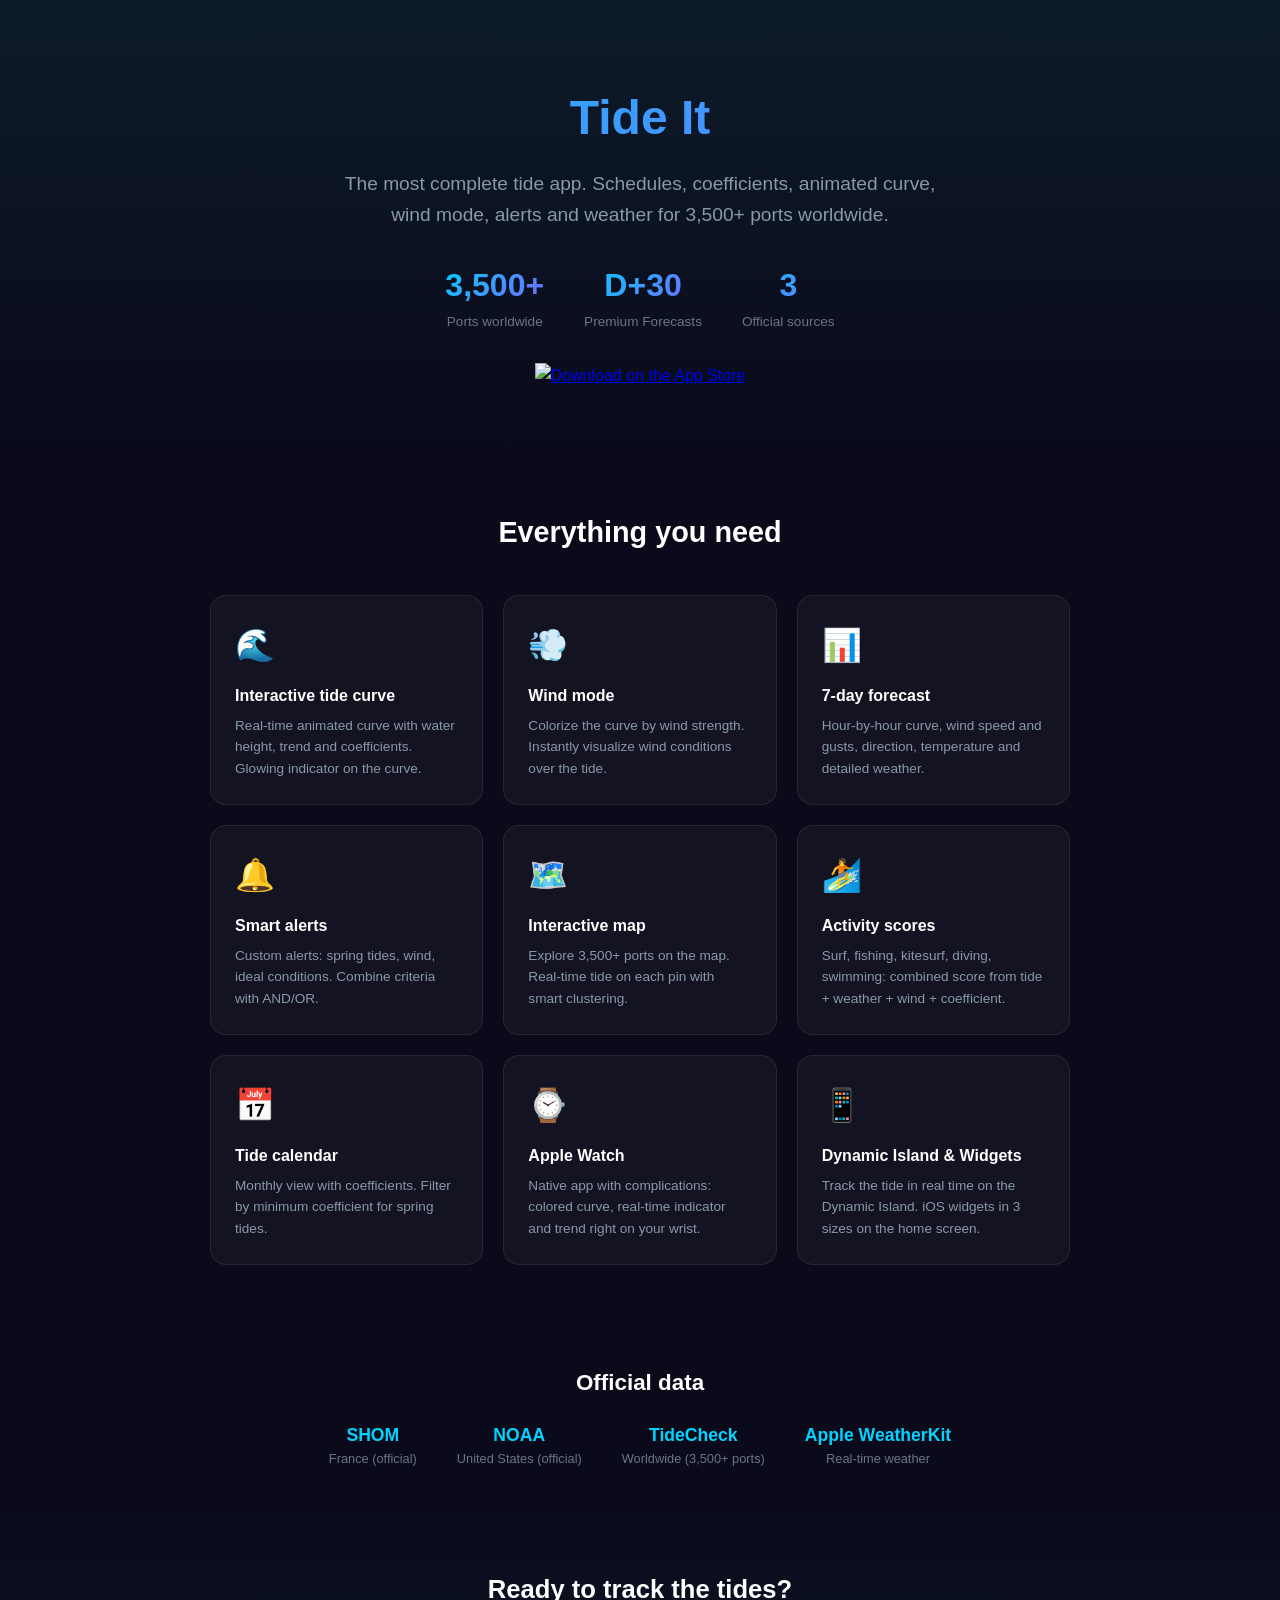
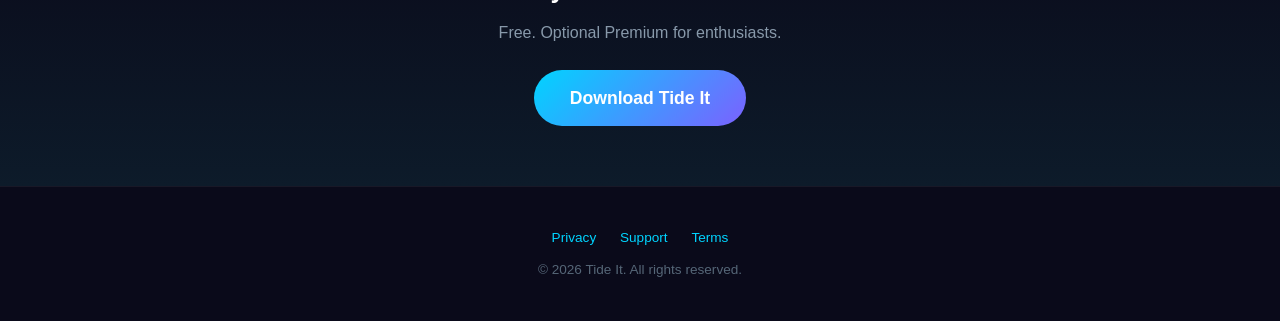
==== docs/en/index.html @ 9a9d3961 "Add EN landing page, sitemap, robots.txt and hreflang tags for international SEO Co-Authored-By: Cla" ====
<!DOCTYPE html>
<html lang="en">
<head>
    <meta charset="UTF-8">
    <meta name="viewport" content="width=device-width, initial-scale=1.0">
    <title>Tide It — Real-Time Global Tide App | 3,500+ Ports</title>
    <meta name="description" content="Tide It: the most complete iOS tide app. Schedules, coefficients, animated curve, wind mode, alerts, Apple Watch and Dynamic Island for 3,500+ ports worldwide. SHOM, NOAA, TideCheck.">
    <meta name="keywords" content="tide, tides, tide times, tide coefficient, surf, fishing, SHOM, NOAA, port, marine weather, Apple Watch, iOS, tide app, tide table, tide chart, boating, sailing, kayak, kitesurf, diving">
    <meta name="author" content="Tide It">
    <meta name="robots" content="index, follow">
    <link rel="canonical" href="https://smaublanc.github.io/tide-it/en/">

    <!-- Hreflang -->
    <link rel="alternate" hreflang="fr" href="https://smaublanc.github.io/tide-it/">
    <link rel="alternate" hreflang="en" href="https://smaublanc.github.io/tide-it/en/">

    <!-- Open Graph / Facebook -->
    <meta property="og:type" content="website">
    <meta property="og:title" content="Tide It — Real-Time Global Tides">
    <meta property="og:description" content="The most complete iOS tide app. 3,500+ ports, animated curve, wind mode, smart alerts, Apple Watch and Dynamic Island.">
    <meta property="og:url" content="https://smaublanc.github.io/tide-it/en/">
    <meta property="og:site_name" content="Tide It">
    <meta property="og:locale" content="en_US">

    <!-- Twitter Card -->
    <meta name="twitter:card" content="summary_large_image">
    <meta name="twitter:title" content="Tide It — Real-Time Global Tides">
    <meta name="twitter:description" content="3,500+ ports, animated curve, wind mode, alerts, Apple Watch, Dynamic Island. Data from SHOM, NOAA and TideCheck.">

    <!-- Apple Smart Banner -->
    <meta name="apple-itunes-app" content="app-id=6743555259">

    <!-- Structured Data -->
    <script type="application/ld+json">
    {
        "@context": "https://schema.org",
        "@type": "MobileApplication",
        "name": "Tide It",
        "operatingSystem": "iOS",
        "applicationCategory": "WeatherApplication",
        "offers": [
            {
                "@type": "Offer",
                "price": "0",
                "priceCurrency": "USD",
                "description": "Free with in-app purchases"
            }
        ],
        "description": "Real-time global tide app for 3,500+ ports. Schedules, coefficients, animated curve, wind mode, alerts, Apple Watch and Dynamic Island.",
        "screenshot": "https://smaublanc.github.io/tide-it/screenshot.png",
        "softwareVersion": "3.0",
        "author": {
            "@type": "Person",
            "name": "Sebastien Maublanc"
        },
        "aggregateRating": {
            "@type": "AggregateRating",
            "ratingValue": "5",
            "ratingCount": "1"
        }
    }
    </script>

    <style>
        * { margin: 0; padding: 0; box-sizing: border-box; }
        body {
            font-family: -apple-system, BlinkMacSystemFont, 'SF Pro Display', 'Helvetica Neue', sans-serif;
            background: #0a0a1a;
            color: #e0e0e0;
            line-height: 1.6;
        }
        .hero {
            text-align: center;
            padding: 80px 20px 60px;
            background: linear-gradient(180deg, #0d1b2a 0%, #0a0a1a 100%);
        }
        .hero h1 {
            font-size: 3rem;
            font-weight: 800;
            background: linear-gradient(135deg, #00d4ff, #7b61ff);
            -webkit-background-clip: text;
            -webkit-text-fill-color: transparent;
            margin-bottom: 12px;
        }
        .hero p {
            font-size: 1.2rem;
            color: #8899aa;
            max-width: 600px;
            margin: 0 auto 30px;
        }
        .hero .stats {
            display: flex;
            justify-content: center;
            gap: 40px;
            margin: 30px 0;
            flex-wrap: wrap;
        }
        .hero .stat {
            text-align: center;
        }
        .hero .stat-number {
            font-size: 2rem;
            font-weight: 800;
            background: linear-gradient(135deg, #00d4ff, #7b61ff);
            -webkit-background-clip: text;
            -webkit-text-fill-color: transparent;
        }
        .hero .stat-label {
            font-size: 0.85rem;
            color: #667788;
        }
        .badge-container {
            margin-top: 20px;
        }
        .badge-container a {
            display: inline-block;
        }
        .badge-container img {
            height: 50px;
        }
        .features {
            max-width: 900px;
            margin: 0 auto;
            padding: 60px 20px;
        }
        .features h2 {
            text-align: center;
            font-size: 1.8rem;
            font-weight: 700;
            color: #fff;
            margin-bottom: 40px;
        }
        .feature-grid {
            display: grid;
            grid-template-columns: repeat(auto-fit, minmax(250px, 1fr));
            gap: 20px;
        }
        .feature-card {
            background: rgba(255,255,255,0.04);
            border: 1px solid rgba(255,255,255,0.08);
            border-radius: 16px;
            padding: 24px;
            transition: transform 0.2s, border-color 0.2s;
        }
        .feature-card:hover {
            transform: translateY(-2px);
            border-color: rgba(0,212,255,0.2);
        }
        .feature-card .icon { font-size: 2rem; margin-bottom: 12px; }
        .feature-card h3 { color: #fff; font-size: 1rem; margin-bottom: 6px; }
        .feature-card p { color: #8899aa; font-size: 0.85rem; }

        .data-sources {
            max-width: 900px;
            margin: 0 auto;
            padding: 40px 20px;
            text-align: center;
        }
        .data-sources h2 {
            font-size: 1.4rem;
            color: #fff;
            margin-bottom: 20px;
        }
        .sources-grid {
            display: flex;
            justify-content: center;
            gap: 40px;
            flex-wrap: wrap;
        }
        .source {
            text-align: center;
        }
        .source-name {
            font-size: 1.1rem;
            font-weight: 700;
            color: #00d4ff;
        }
        .source-desc {
            font-size: 0.8rem;
            color: #667788;
        }

        .cta {
            text-align: center;
            padding: 60px 20px;
            background: linear-gradient(180deg, #0a0a1a 0%, #0d1b2a 100%);
        }
        .cta h2 {
            font-size: 1.6rem;
            color: #fff;
            margin-bottom: 10px;
        }
        .cta p {
            color: #8899aa;
            margin-bottom: 24px;
        }
        .cta a.download-btn {
            display: inline-block;
            padding: 14px 36px;
            background: linear-gradient(135deg, #00d4ff, #7b61ff);
            color: #fff;
            font-weight: 700;
            font-size: 1.1rem;
            border-radius: 30px;
            text-decoration: none;
            transition: opacity 0.2s;
        }
        .cta a.download-btn:hover {
            opacity: 0.9;
        }

        .footer {
            text-align: center;
            padding: 40px 20px;
            border-top: 1px solid rgba(255,255,255,0.06);
            color: #556677;
            font-size: 0.85rem;
        }
        .footer a { color: #00d4ff; text-decoration: none; }
        .footer a:hover { text-decoration: underline; }
        .footer .links { margin-bottom: 10px; }
        .footer .links a { margin: 0 10px; }
    </style>
</head>
<body>
    <header class="hero">
        <h1>Tide It</h1>
        <p>The most complete tide app. Schedules, coefficients, animated curve, wind mode, alerts and weather for 3,500+ ports worldwide.</p>

        <div class="stats">
            <div class="stat">
                <div class="stat-number">3,500+</div>
                <div class="stat-label">Ports worldwide</div>
            </div>
            <div class="stat">
                <div class="stat-number">D+30</div>
                <div class="stat-label">Premium Forecasts</div>
            </div>
            <div class="stat">
                <div class="stat-number">3</div>
                <div class="stat-label">Official sources</div>
            </div>
        </div>

        <div class="badge-container">
            <a href="https://apps.apple.com/app/tide-it/id6743555259">
                <img src="https://tools.applemediaservices.com/api/badges/download-on-the-app-store/black/en-us?size=250x83" alt="Download on the App Store">
            </a>
        </div>
    </header>

    <section class="features">
        <h2>Everything you need</h2>
        <div class="feature-grid">
            <div class="feature-card">
                <div class="icon">🌊</div>
                <h3>Interactive tide curve</h3>
                <p>Real-time animated curve with water height, trend and coefficients. Glowing indicator on the curve.</p>
            </div>
            <div class="feature-card">
                <div class="icon">💨</div>
                <h3>Wind mode</h3>
                <p>Colorize the curve by wind strength. Instantly visualize wind conditions over the tide.</p>
            </div>
            <div class="feature-card">
                <div class="icon">📊</div>
                <h3>7-day forecast</h3>
                <p>Hour-by-hour curve, wind speed and gusts, direction, temperature and detailed weather.</p>
            </div>
            <div class="feature-card">
                <div class="icon">🔔</div>
                <h3>Smart alerts</h3>
                <p>Custom alerts: spring tides, wind, ideal conditions. Combine criteria with AND/OR.</p>
            </div>
            <div class="feature-card">
                <div class="icon">🗺️</div>
                <h3>Interactive map</h3>
                <p>Explore 3,500+ ports on the map. Real-time tide on each pin with smart clustering.</p>
            </div>
            <div class="feature-card">
                <div class="icon">🏄</div>
                <h3>Activity scores</h3>
                <p>Surf, fishing, kitesurf, diving, swimming: combined score from tide + weather + wind + coefficient.</p>
            </div>
            <div class="feature-card">
                <div class="icon">📅</div>
                <h3>Tide calendar</h3>
                <p>Monthly view with coefficients. Filter by minimum coefficient for spring tides.</p>
            </div>
            <div class="feature-card">
                <div class="icon">⌚</div>
                <h3>Apple Watch</h3>
                <p>Native app with complications: colored curve, real-time indicator and trend right on your wrist.</p>
            </div>
            <div class="feature-card">
                <div class="icon">📱</div>
                <h3>Dynamic Island & Widgets</h3>
                <p>Track the tide in real time on the Dynamic Island. iOS widgets in 3 sizes on the home screen.</p>
            </div>
        </div>
    </section>

    <section class="data-sources">
        <h2>Official data</h2>
        <div class="sources-grid">
            <div class="source">
                <div class="source-name">SHOM</div>
                <div class="source-desc">France (official)</div>
            </div>
            <div class="source">
                <div class="source-name">NOAA</div>
                <div class="source-desc">United States (official)</div>
            </div>
            <div class="source">
                <div class="source-name">TideCheck</div>
                <div class="source-desc">Worldwide (3,500+ ports)</div>
            </div>
            <div class="source">
                <div class="source-name">Apple WeatherKit</div>
                <div class="source-desc">Real-time weather</div>
            </div>
        </div>
    </section>

    <section class="cta">
        <h2>Ready to track the tides?</h2>
        <p>Free. Optional Premium for enthusiasts.</p>
        <a href="https://apps.apple.com/app/tide-it/id6743555259" class="download-btn">Download Tide It</a>
    </section>

    <footer class="footer">
        <div class="links">
            <a href="../privacy.html">Privacy</a>
            <a href="../support.html">Support</a>
            <a href="../terms.html">Terms</a>
        </div>
        <p>&copy; 2026 Tide It. All rights reserved.</p>
    </footer>
</body>
</html>
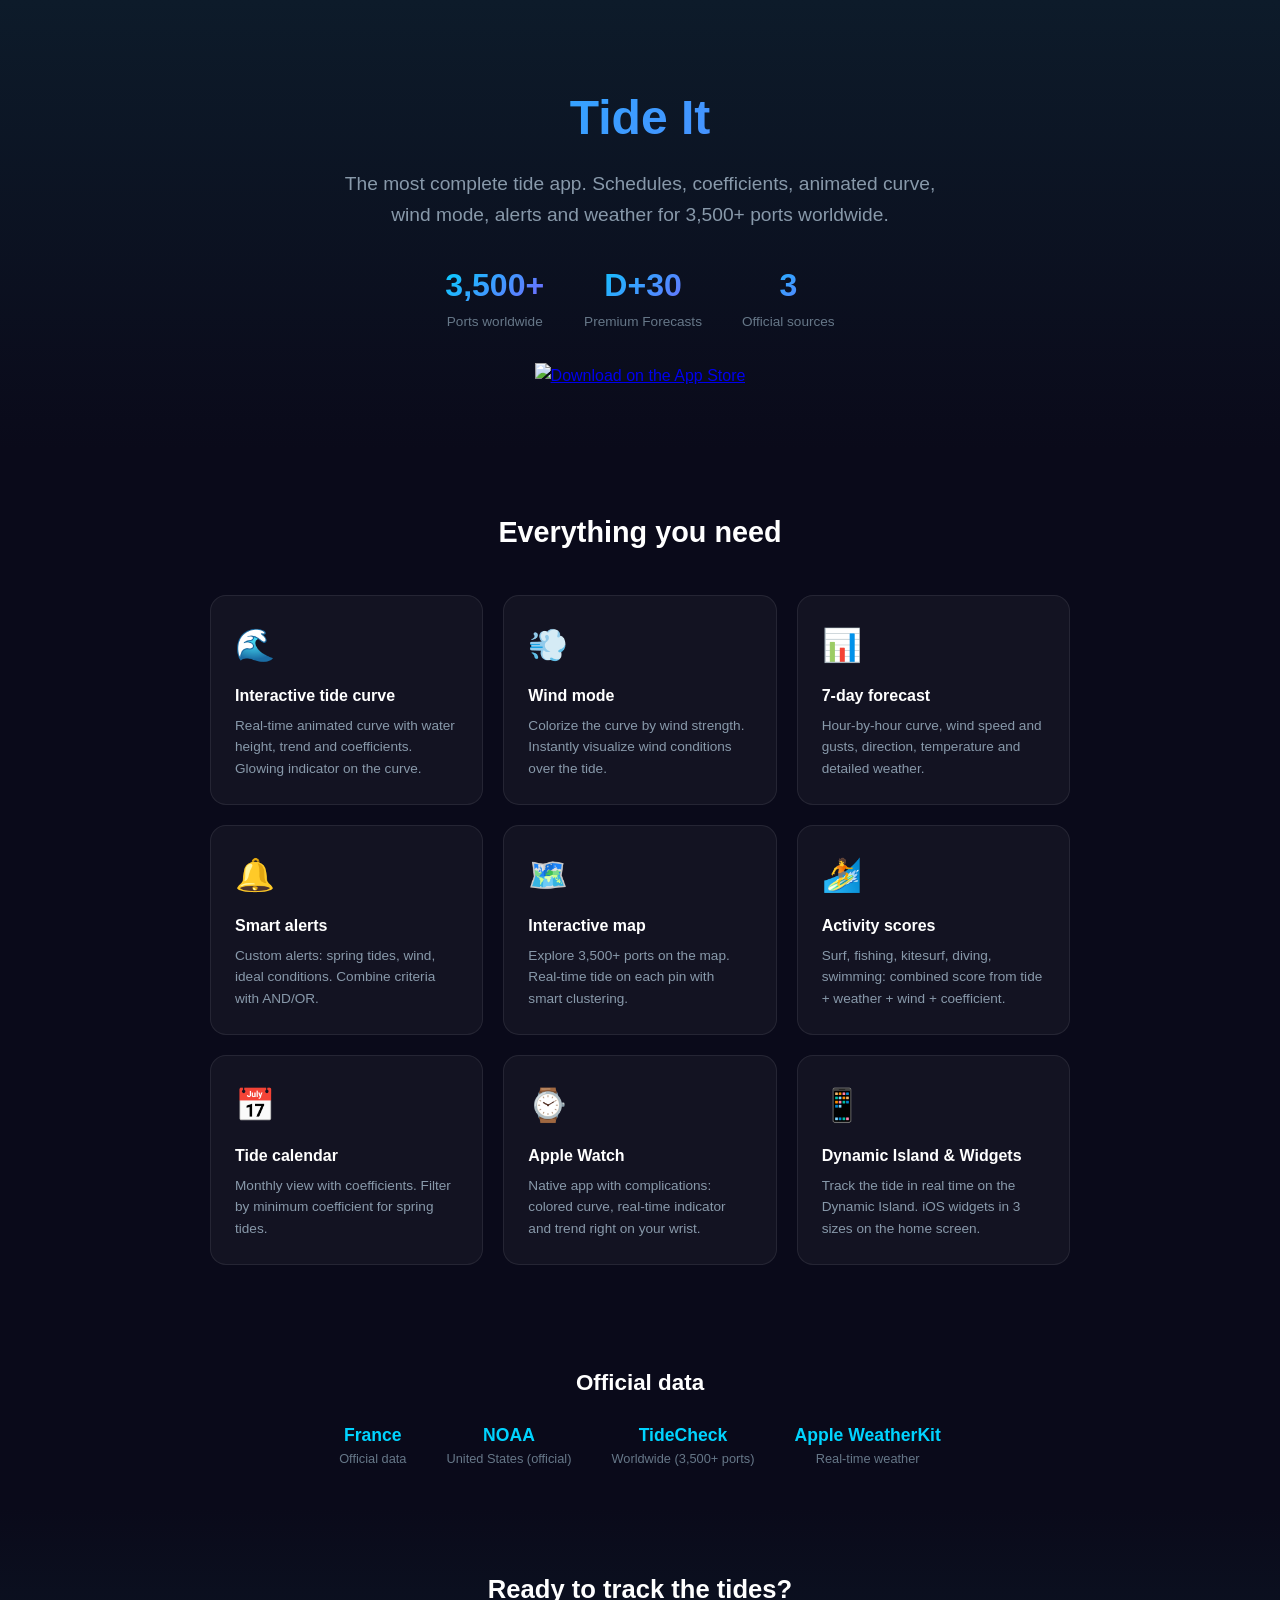
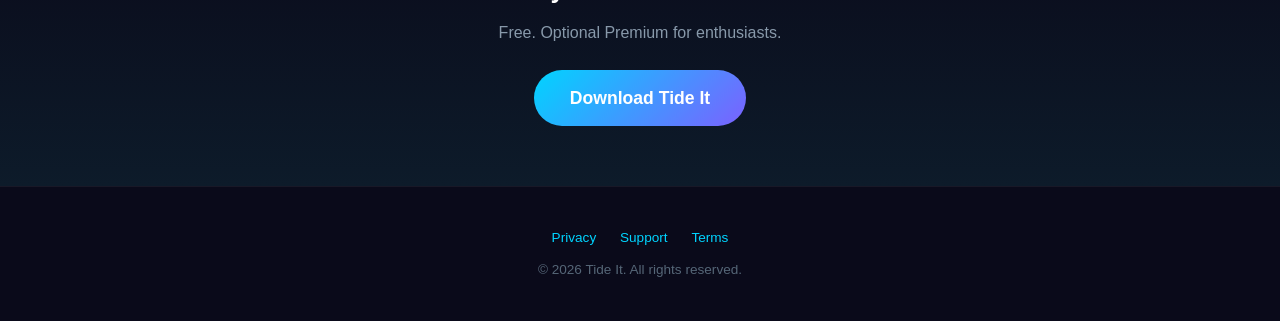
==== commit 00d214bf: "Remove SHOM brand mentions from public website - docs/index.html (FR + EN): meta description, keywor" ====
--- a/docs/en/index.html
+++ b/docs/en/index.html
@@ -4,8 +4,8 @@
     <meta charset="UTF-8">
     <meta name="viewport" content="width=device-width, initial-scale=1.0">
     <title>Tide It — Real-Time Global Tide App | 3,500+ Ports</title>
-    <meta name="description" content="Tide It: the most complete iOS tide app. Schedules, coefficients, animated curve, wind mode, alerts, Apple Watch and Dynamic Island for 3,500+ ports worldwide. SHOM, NOAA, TideCheck.">
-    <meta name="keywords" content="tide, tides, tide times, tide coefficient, surf, fishing, SHOM, NOAA, port, marine weather, Apple Watch, iOS, tide app, tide table, tide chart, boating, sailing, kayak, kitesurf, diving">
+    <meta name="description" content="Tide It: the most complete iOS tide app. Schedules, coefficients, animated curve, wind mode, alerts, Apple Watch and Dynamic Island for 3,500+ ports worldwide.">
+    <meta name="keywords" content="tide, tides, tide times, tide coefficient, surf, fishing, port, marine weather, Apple Watch, iOS, tide app, tide table, tide chart, boating, sailing, kayak, kitesurf, diving">
     <meta name="author" content="Tide It">
     <meta name="robots" content="index, follow">
     <link rel="canonical" href="https://smaublanc.github.io/tide-it/en/">
@@ -25,7 +25,7 @@
     <!-- Twitter Card -->
     <meta name="twitter:card" content="summary_large_image">
     <meta name="twitter:title" content="Tide It — Real-Time Global Tides">
-    <meta name="twitter:description" content="3,500+ ports, animated curve, wind mode, alerts, Apple Watch, Dynamic Island. Data from SHOM, NOAA and TideCheck.">
+    <meta name="twitter:description" content="3,500+ ports, animated curve, wind mode, alerts, Apple Watch, Dynamic Island.">
 
     <!-- Apple Smart Banner -->
     <meta name="apple-itunes-app" content="app-id=6743555259">
@@ -304,8 +304,8 @@
         <h2>Official data</h2>
         <div class="sources-grid">
             <div class="source">
-                <div class="source-name">SHOM</div>
-                <div class="source-desc">France (official)</div>
+                <div class="source-name">France</div>
+                <div class="source-desc">Official data</div>
             </div>
             <div class="source">
                 <div class="source-name">NOAA</div>
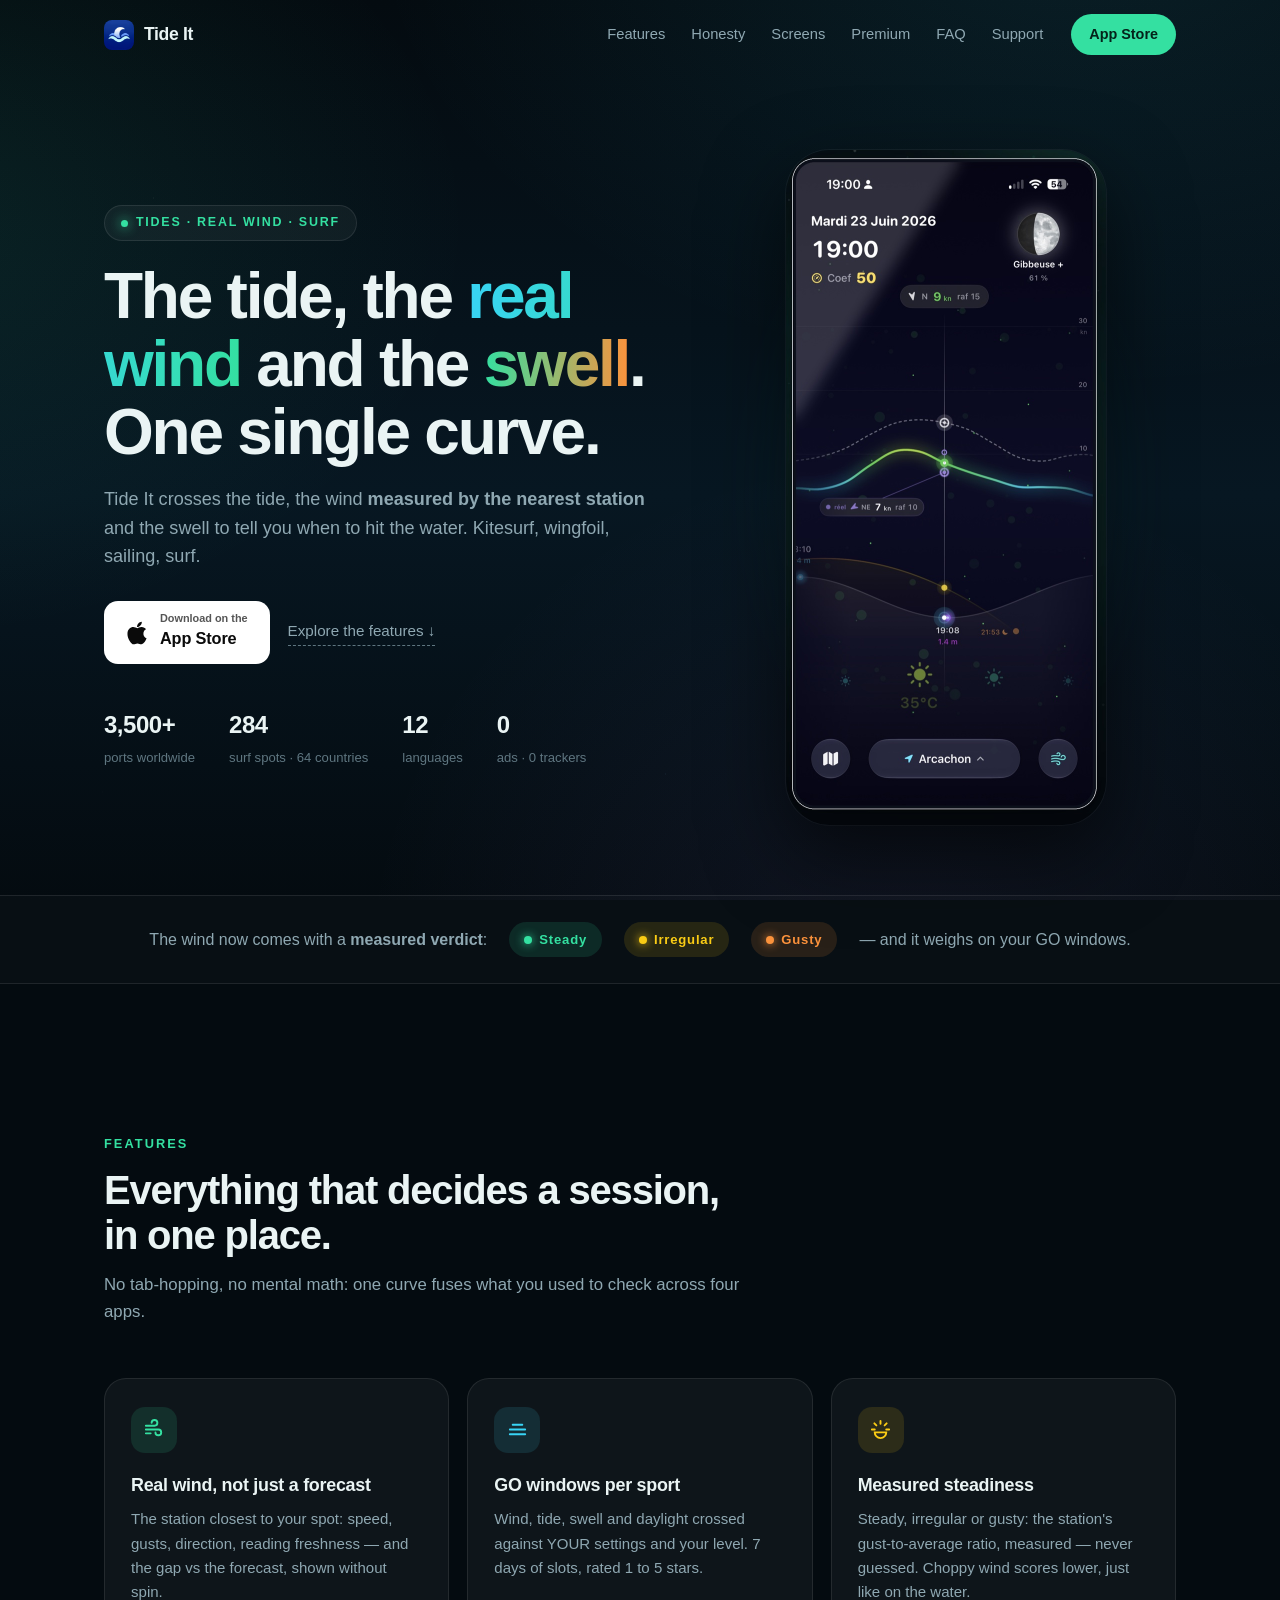
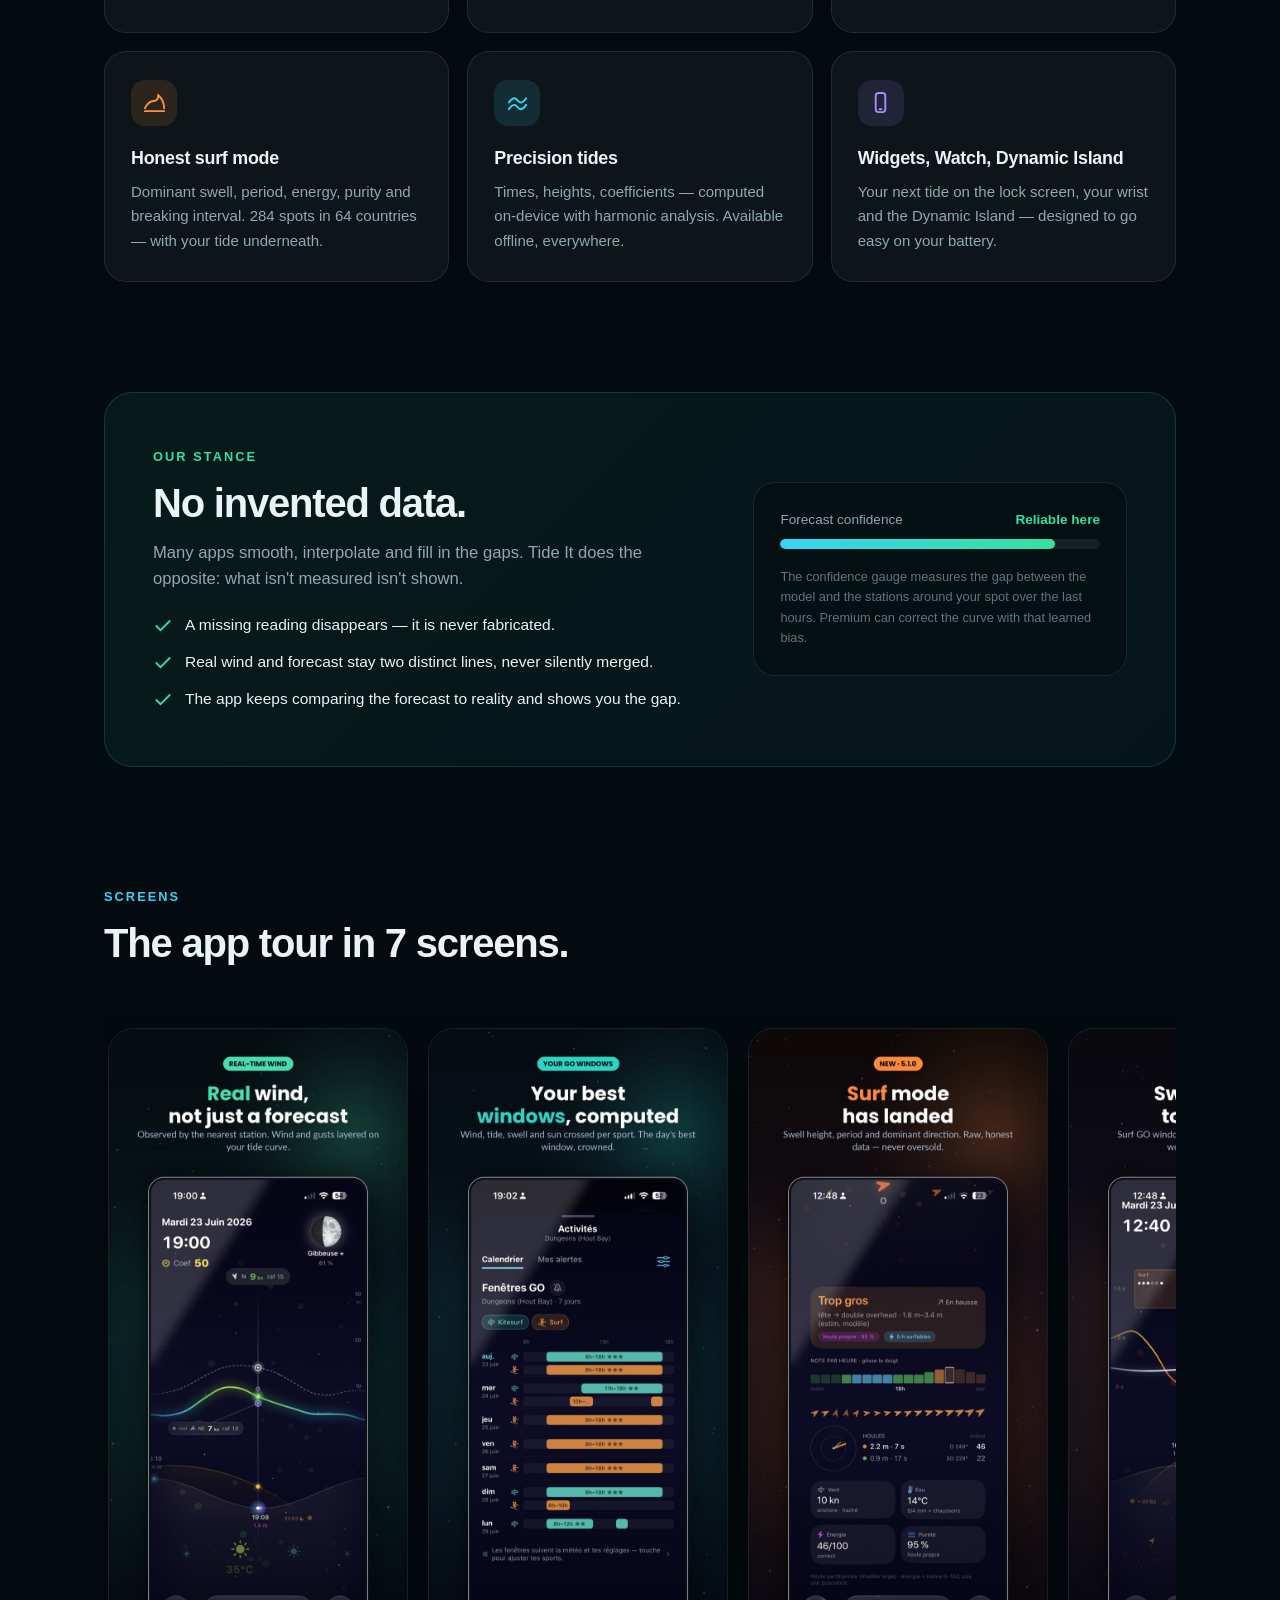
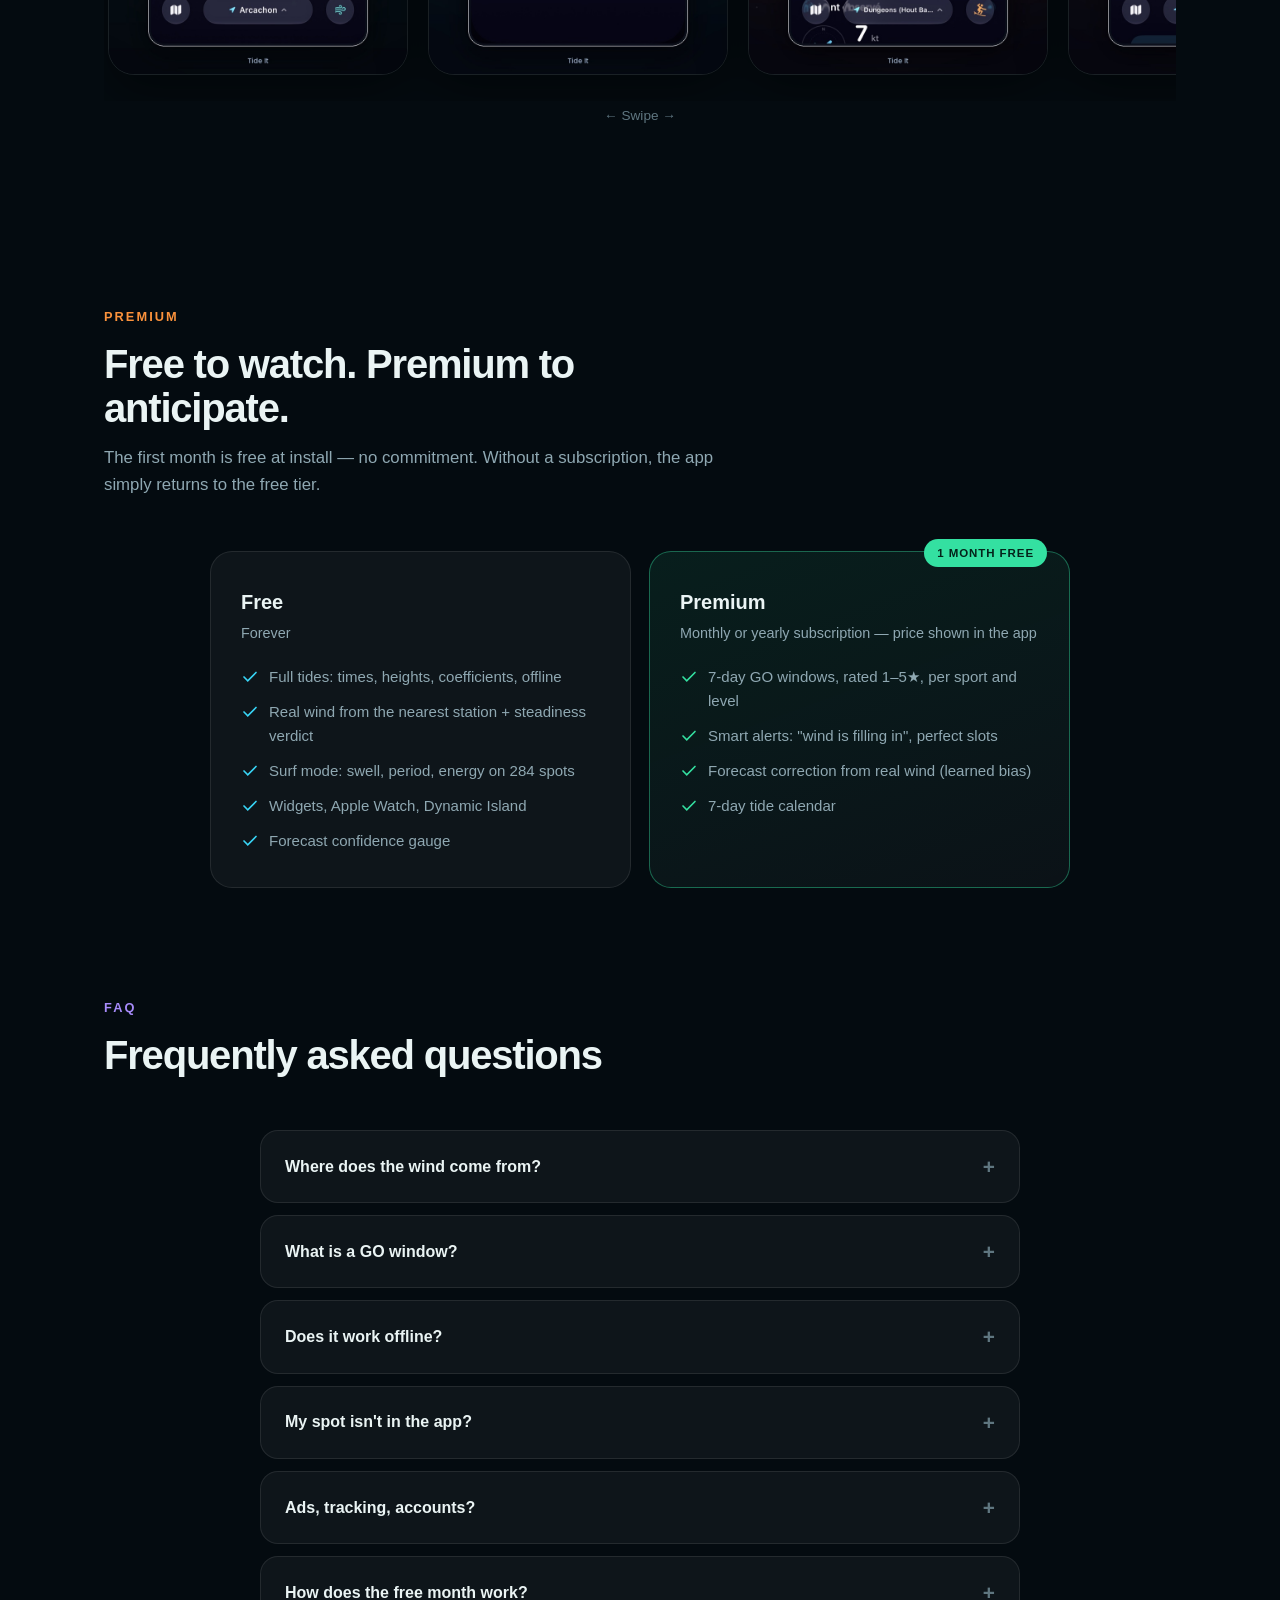
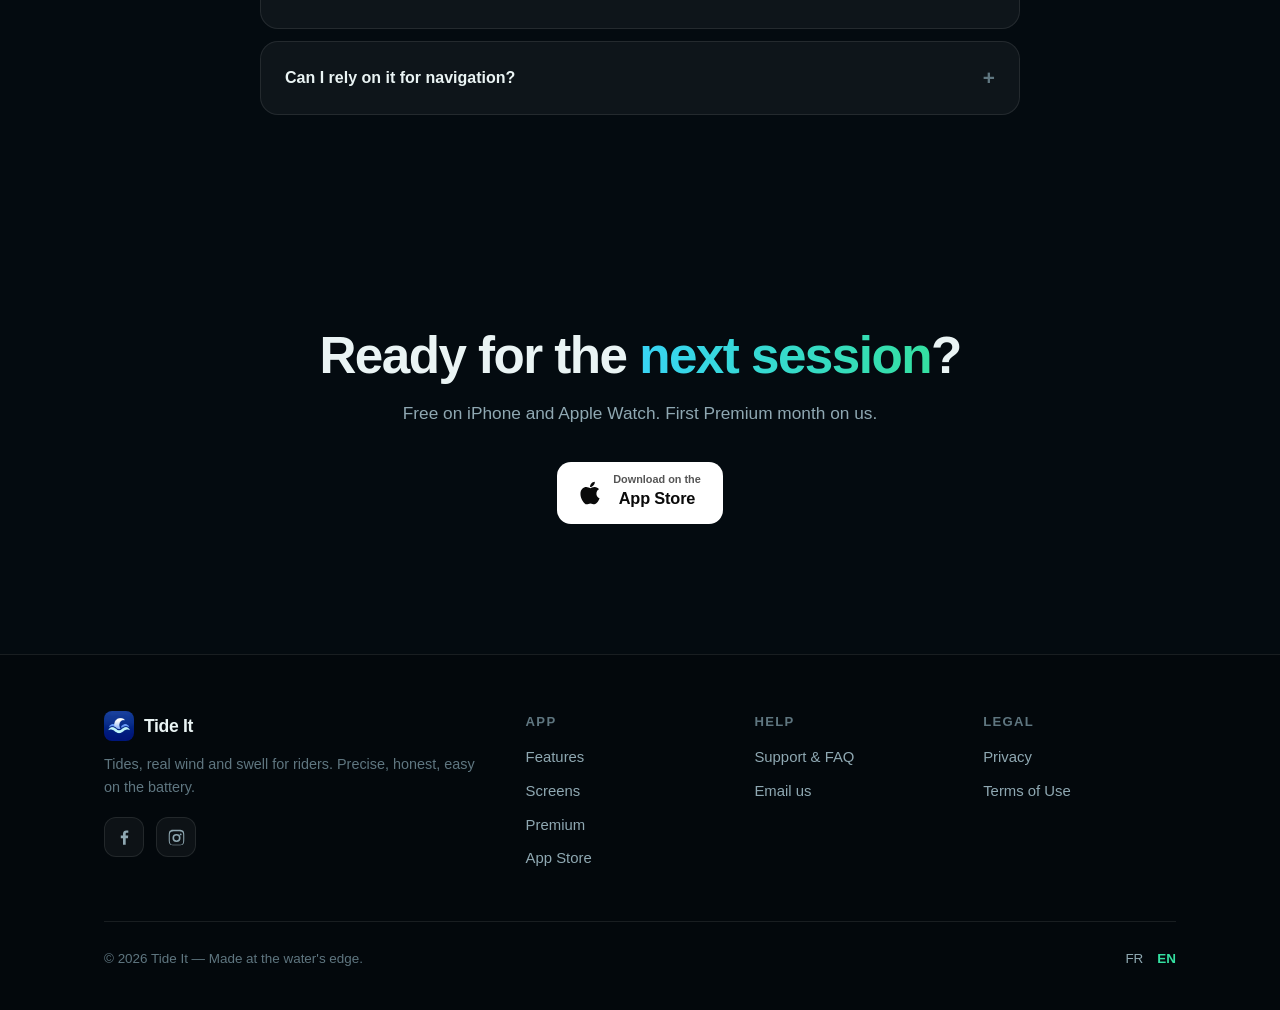
==== commit dfb9675e: "Site web refondu (accueil agence + SEO max, 8 pages FR/EN) + réseaux sociaux dans l'app SITE (docs/," ====
--- a/docs/en/index.html
+++ b/docs/en/index.html
@@ -1,340 +1,368 @@
 <!DOCTYPE html>
 <html lang="en">
 <head>
-    <meta charset="UTF-8">
-    <meta name="viewport" content="width=device-width, initial-scale=1.0">
-    <title>Tide It — Real-Time Global Tide App | 3,500+ Ports</title>
-    <meta name="description" content="Tide It: the most complete iOS tide app. Schedules, coefficients, animated curve, wind mode, alerts, Apple Watch and Dynamic Island for 3,500+ ports worldwide.">
-    <meta name="keywords" content="tide, tides, tide times, tide coefficient, surf, fishing, port, marine weather, Apple Watch, iOS, tide app, tide table, tide chart, boating, sailing, kayak, kitesurf, diving">
-    <meta name="author" content="Tide It">
-    <meta name="robots" content="index, follow">
-    <link rel="canonical" href="https://smaublanc.github.io/tide-it/en/">
-
-    <!-- Hreflang -->
-    <link rel="alternate" hreflang="fr" href="https://smaublanc.github.io/tide-it/">
-    <link rel="alternate" hreflang="en" href="https://smaublanc.github.io/tide-it/en/">
-
-    <!-- Open Graph / Facebook -->
-    <meta property="og:type" content="website">
-    <meta property="og:title" content="Tide It — Real-Time Global Tides">
-    <meta property="og:description" content="The most complete iOS tide app. 3,500+ ports, animated curve, wind mode, smart alerts, Apple Watch and Dynamic Island.">
-    <meta property="og:url" content="https://smaublanc.github.io/tide-it/en/">
-    <meta property="og:site_name" content="Tide It">
-    <meta property="og:locale" content="en_US">
-
-    <!-- Twitter Card -->
-    <meta name="twitter:card" content="summary_large_image">
-    <meta name="twitter:title" content="Tide It — Real-Time Global Tides">
-    <meta name="twitter:description" content="3,500+ ports, animated curve, wind mode, alerts, Apple Watch, Dynamic Island.">
-
-    <!-- Apple Smart Banner -->
-    <meta name="apple-itunes-app" content="app-id=6743555259">
-
-    <!-- Structured Data -->
-    <script type="application/ld+json">
-    {
-        "@context": "https://schema.org",
-        "@type": "MobileApplication",
-        "name": "Tide It",
-        "operatingSystem": "iOS",
-        "applicationCategory": "WeatherApplication",
-        "offers": [
-            {
-                "@type": "Offer",
-                "price": "0",
-                "priceCurrency": "USD",
-                "description": "Free with in-app purchases"
-            }
-        ],
-        "description": "Real-time global tide app for 3,500+ ports. Schedules, coefficients, animated curve, wind mode, alerts, Apple Watch and Dynamic Island.",
-        "screenshot": "https://smaublanc.github.io/tide-it/screenshot.png",
-        "softwareVersion": "3.0",
-        "author": {
-            "@type": "Person",
-            "name": "Sebastien Maublanc"
-        },
-        "aggregateRating": {
-            "@type": "AggregateRating",
-            "ratingValue": "5",
-            "ratingCount": "1"
-        }
-    }
-    </script>
-
-    <style>
-        * { margin: 0; padding: 0; box-sizing: border-box; }
-        body {
-            font-family: -apple-system, BlinkMacSystemFont, 'SF Pro Display', 'Helvetica Neue', sans-serif;
-            background: #0a0a1a;
-            color: #e0e0e0;
-            line-height: 1.6;
-        }
-        .hero {
-            text-align: center;
-            padding: 80px 20px 60px;
-            background: linear-gradient(180deg, #0d1b2a 0%, #0a0a1a 100%);
-        }
-        .hero h1 {
-            font-size: 3rem;
-            font-weight: 800;
-            background: linear-gradient(135deg, #00d4ff, #7b61ff);
-            -webkit-background-clip: text;
-            -webkit-text-fill-color: transparent;
-            margin-bottom: 12px;
-        }
-        .hero p {
-            font-size: 1.2rem;
-            color: #8899aa;
-            max-width: 600px;
-            margin: 0 auto 30px;
-        }
-        .hero .stats {
-            display: flex;
-            justify-content: center;
-            gap: 40px;
-            margin: 30px 0;
-            flex-wrap: wrap;
-        }
-        .hero .stat {
-            text-align: center;
-        }
-        .hero .stat-number {
-            font-size: 2rem;
-            font-weight: 800;
-            background: linear-gradient(135deg, #00d4ff, #7b61ff);
-            -webkit-background-clip: text;
-            -webkit-text-fill-color: transparent;
-        }
-        .hero .stat-label {
-            font-size: 0.85rem;
-            color: #667788;
-        }
-        .badge-container {
-            margin-top: 20px;
-        }
-        .badge-container a {
-            display: inline-block;
-        }
-        .badge-container img {
-            height: 50px;
-        }
-        .features {
-            max-width: 900px;
-            margin: 0 auto;
-            padding: 60px 20px;
-        }
-        .features h2 {
-            text-align: center;
-            font-size: 1.8rem;
-            font-weight: 700;
-            color: #fff;
-            margin-bottom: 40px;
-        }
-        .feature-grid {
-            display: grid;
-            grid-template-columns: repeat(auto-fit, minmax(250px, 1fr));
-            gap: 20px;
-        }
-        .feature-card {
-            background: rgba(255,255,255,0.04);
-            border: 1px solid rgba(255,255,255,0.08);
-            border-radius: 16px;
-            padding: 24px;
-            transition: transform 0.2s, border-color 0.2s;
-        }
-        .feature-card:hover {
-            transform: translateY(-2px);
-            border-color: rgba(0,212,255,0.2);
-        }
-        .feature-card .icon { font-size: 2rem; margin-bottom: 12px; }
-        .feature-card h3 { color: #fff; font-size: 1rem; margin-bottom: 6px; }
-        .feature-card p { color: #8899aa; font-size: 0.85rem; }
-
-        .data-sources {
-            max-width: 900px;
-            margin: 0 auto;
-            padding: 40px 20px;
-            text-align: center;
-        }
-        .data-sources h2 {
-            font-size: 1.4rem;
-            color: #fff;
-            margin-bottom: 20px;
-        }
-        .sources-grid {
-            display: flex;
-            justify-content: center;
-            gap: 40px;
-            flex-wrap: wrap;
-        }
-        .source {
-            text-align: center;
-        }
-        .source-name {
-            font-size: 1.1rem;
-            font-weight: 700;
-            color: #00d4ff;
-        }
-        .source-desc {
-            font-size: 0.8rem;
-            color: #667788;
-        }
-
-        .cta {
-            text-align: center;
-            padding: 60px 20px;
-            background: linear-gradient(180deg, #0a0a1a 0%, #0d1b2a 100%);
-        }
-        .cta h2 {
-            font-size: 1.6rem;
-            color: #fff;
-            margin-bottom: 10px;
-        }
-        .cta p {
-            color: #8899aa;
-            margin-bottom: 24px;
-        }
-        .cta a.download-btn {
-            display: inline-block;
-            padding: 14px 36px;
-            background: linear-gradient(135deg, #00d4ff, #7b61ff);
-            color: #fff;
-            font-weight: 700;
-            font-size: 1.1rem;
-            border-radius: 30px;
-            text-decoration: none;
-            transition: opacity 0.2s;
-        }
-        .cta a.download-btn:hover {
-            opacity: 0.9;
-        }
-
-        .footer {
-            text-align: center;
-            padding: 40px 20px;
-            border-top: 1px solid rgba(255,255,255,0.06);
-            color: #556677;
-            font-size: 0.85rem;
-        }
-        .footer a { color: #00d4ff; text-decoration: none; }
-        .footer a:hover { text-decoration: underline; }
-        .footer .links { margin-bottom: 10px; }
-        .footer .links a { margin: 0 10px; }
-    </style>
+<meta charset="UTF-8">
+<meta name="viewport" content="width=device-width, initial-scale=1.0">
+<title>Tide It — Tides, real wind &amp; GO windows for kite, wing, sailing and surf</title>
+<meta name="description" content="The iOS app that crosses the tide, the wind measured by the nearest station and the swell to tell you when to hit the water. 3,500+ ports, 284 surf spots, widgets, Apple Watch. No ads, no tracking.">
+<meta name="keywords" content="tide, tides, tide times, tide app, real wind, wind station, kitesurf, wingfoil, wing foil, sailing, surf, swell, go windows, tide app iphone, marine weather, tide chart, apple watch tide">
+<meta name="robots" content="index, follow, max-image-preview:large">
+<meta name="author" content="Tide It">
+<meta name="theme-color" content="#040b10">
+<meta name="apple-itunes-app" content="app-id=6743555259">
+<link rel="canonical" href="https://smaublanc.github.io/tide-it/en/">
+<link rel="alternate" hreflang="fr" href="https://smaublanc.github.io/tide-it/">
+<link rel="alternate" hreflang="en" href="https://smaublanc.github.io/tide-it/en/">
+<link rel="alternate" hreflang="x-default" href="https://smaublanc.github.io/tide-it/en/">
+<link rel="icon" type="image/png" sizes="32x32" href="../assets/favicon-32.png">
+<link rel="icon" type="image/png" sizes="192x192" href="../assets/icon-192.png">
+<link rel="apple-touch-icon" href="../assets/apple-touch-icon.png">
+<link rel="preload" as="image" href="../assets/en/hero-phone.jpg" fetchpriority="high">
+<!-- Open Graph -->
+<meta property="og:type" content="website">
+<meta property="og:site_name" content="Tide It">
+<meta property="og:locale" content="en_US">
+<meta property="og:locale:alternate" content="fr_FR">
+<meta property="og:title" content="Tide It — Tides, real wind &amp; GO windows">
+<meta property="og:description" content="The tide, the wind measured by a real station and the swell, crossed to tell you when to hit the water. Kitesurf, wingfoil, sailing, surf.">
+<meta property="og:url" content="https://smaublanc.github.io/tide-it/en/">
+<meta property="og:image" content="https://smaublanc.github.io/tide-it/assets/og-image.jpg">
+<meta property="og:image:width" content="1200">
+<meta property="og:image:height" content="630">
+<meta property="og:image:alt" content="Tide It — real wind, not just a forecast">
+<!-- Twitter -->
+<meta name="twitter:card" content="summary_large_image">
+<meta name="twitter:title" content="Tide It — Tides, real wind &amp; GO windows">
+<meta name="twitter:description" content="The tide, the wind measured by a real station and the swell, crossed to tell you when to hit the water.">
+<meta name="twitter:image" content="https://smaublanc.github.io/tide-it/assets/og-image.jpg">
+<script type="application/ld+json">
+{
+  "@context": "https://schema.org",
+  "@type": "MobileApplication",
+  "name": "Tide It",
+  "operatingSystem": "iOS 26.0 or later, watchOS",
+  "applicationCategory": "Weather",
+  "description": "Tides, real wind measured by stations, swell and per-sport GO windows for kitesurfing, wingfoil, sailing and surfing. 3,500+ ports and 284 surf spots worldwide.",
+  "url": "https://smaublanc.github.io/tide-it/en/",
+  "image": "https://smaublanc.github.io/tide-it/assets/og-image.jpg",
+  "installUrl": "https://apps.apple.com/app/id6743555259",
+  "offers": { "@type": "Offer", "price": "0", "priceCurrency": "USD", "description": "Free download. Optional Premium subscription, first month free." },
+  "inLanguage": ["fr", "en", "de", "es", "it", "nl", "pt", "zh-Hans", "zh-Hant", "ja", "ko", "hi"],
+  "author": { "@type": "Organization", "name": "Tide It", "email": "tideitapp@icloud.com",
+    "sameAs": ["https://www.facebook.com/profile.php?id=61591269012272", "https://www.instagram.com/tideitapp/"] }
+}
+</script>
+<script type="application/ld+json">
+{
+  "@context": "https://schema.org",
+  "@type": "FAQPage",
+  "mainEntity": [
+    { "@type": "Question", "name": "Where does the wind shown by Tide It come from?",
+      "acceptedAnswer": { "@type": "Answer", "text": "Tide It shows two distinct winds: the weather-model forecast, and the wind actually measured by the anemometer station closest to your spot — speed, gusts, direction and the age of the reading. The two are never silently blended." } },
+    { "@type": "Question", "name": "What is a GO window?",
+      "acceptedAnswer": { "@type": "Answer", "text": "A GO window is a time slot where conditions match your sport and your level: wind in your range, enough water depth, safe direction, swell and wind steadiness taken into account. Tide It computes them over 7 days and rates each session from 1 to 5 stars." } },
+    { "@type": "Question", "name": "Does the app work offline?",
+      "acceptedAnswer": { "@type": "Answer", "text": "Yes. Tides are computed on-device and stay available offline. Only wind, weather and swell need a connection." } },
+    { "@type": "Question", "name": "Does Tide It cover my spot?",
+      "acceptedAnswer": { "@type": "Answer", "text": "Tide It covers 3,500+ ports and 284 surf spots across 64 countries. If your spot is missing, create a custom spot at your exact position." } },
+    { "@type": "Question", "name": "Any ads or tracking?",
+      "acceptedAnswer": { "@type": "Answer", "text": "No. No ads, no ad SDK, no third-party analytics. Your data stays on your device." } },
+    { "@type": "Question", "name": "What does Premium include?",
+      "acceptedAnswer": { "@type": "Answer", "text": "Premium unlocks 7-day GO windows, smart alerts and forecast correction using real wind. The first month is free at install, with no commitment: without a subscription the app simply returns to the free tier." } }
+  ]
+}
+</script>
+<link rel="stylesheet" href="../assets/site.css">
 </head>
 <body>
-    <header class="hero">
-        <h1>Tide It</h1>
-        <p>The most complete tide app. Schedules, coefficients, animated curve, wind mode, alerts and weather for 3,500+ ports worldwide.</p>
-
-        <div class="stats">
-            <div class="stat">
-                <div class="stat-number">3,500+</div>
-                <div class="stat-label">Ports worldwide</div>
-            </div>
-            <div class="stat">
-                <div class="stat-number">D+30</div>
-                <div class="stat-label">Premium Forecasts</div>
-            </div>
-            <div class="stat">
-                <div class="stat-number">3</div>
-                <div class="stat-label">Official sources</div>
-            </div>
+<div class="sea" aria-hidden="true"></div>
+<div class="stars" aria-hidden="true"></div>
+
+<nav id="nav" aria-label="Main navigation">
+  <div class="nav-in">
+    <a class="logo" href="#"><img src="../assets/icon-192.png" alt="" width="30" height="30">Tide It</a>
+    <button class="burger" id="burger" aria-label="Menu" aria-expanded="false">☰</button>
+    <div class="nav-links" id="menu">
+      <a href="#features">Features</a>
+      <a href="#honest">Honesty</a>
+      <a href="#captures">Screens</a>
+      <a href="#premium">Premium</a>
+      <a href="#faq">FAQ</a>
+      <a href="support.html">Support</a>
+    </div>
+    <a class="nav-cta" href="https://apps.apple.com/app/id6743555259">App Store</a>
+  </div>
+</nav>
+
+<main>
+<!-- ================= HERO ================= -->
+<header class="hero">
+  <div class="wrap hero-grid">
+    <div>
+      <span class="eyebrow"><span class="dot"></span>Tides · Real wind · Surf</span>
+      <h1>The tide, the <span class="g1">real wind</span> and the <span class="g2">swell</span>.<br>One single curve.</h1>
+      <p class="lead">Tide It crosses the tide, the wind <strong>measured by the nearest station</strong> and the swell to tell you when to hit the water. Kitesurf, wingfoil, sailing, surf.</p>
+      <div class="cta-row">
+        <a class="store-btn" href="https://apps.apple.com/app/id6743555259" aria-label="Download Tide It on the App Store">
+          <svg viewBox="0 0 384 512" aria-hidden="true"><path fill="currentColor" d="M318.7 268.7c-.2-36.7 16.4-64.4 50-84.8-18.8-26.9-47.2-41.7-84.7-44.6-35.5-2.8-74.3 20.7-88.5 20.7-15 0-49.4-19.7-76.4-19.7C63.3 141.2 4 184.8 4 273.5q0 39.3 14.4 81.2c12.8 36.7 59 126.7 107.2 125.2 25.2-.6 43-17.9 75.8-17.9 31.8 0 48.3 17.9 76.4 17.9 48.6-.7 90.4-82.5 102.6-119.3-65.2-30.7-61.7-90-61.7-91.9zm-56.6-164.2c27.3-32.4 24.8-61.9 24-72.5-24.1 1.4-52 16.4-67.9 34.9-17.5 19.8-27.8 44.3-25.6 71.9 26.1 2 49.9-11.4 69.5-34.3z"/></svg>
+          <span><small>Download on the</small><b>App Store</b></span>
+        </a>
+        <a class="ghost" href="#features">Explore the features ↓</a>
+      </div>
+      <div class="stats" aria-label="Key numbers">
+        <div class="stat"><b>3,500+</b><span>ports worldwide</span></div>
+        <div class="stat"><b>284</b><span>surf spots · 64 countries</span></div>
+        <div class="stat"><b>12</b><span>languages</span></div>
+        <div class="stat"><b>0</b><span>ads · 0 trackers</span></div>
+      </div>
+    </div>
+    <div class="phone-wrap">
+      <div class="phone-glow" aria-hidden="true"></div>
+      <img class="phone" src="../assets/en/hero-phone.jpg" alt="Tide It on iPhone: tide curve with station-measured real wind and gusts overlaid" width="640" height="1350" fetchpriority="high">
+    </div>
+  </div>
+
+  <div class="verdict" role="note">
+    <div class="wrap verdict-in">
+      <p>The wind now comes with a <strong>measured verdict</strong>:</p>
+      <span class="vb lam"><i></i>Steady</span>
+      <span class="vb irr"><i></i>Irregular</span>
+      <span class="vb raf"><i></i>Gusty</span>
+      <p>— and it weighs on your GO windows.</p>
+    </div>
+  </div>
+</header>
+
+<!-- ================= FEATURES ================= -->
+<section id="features">
+  <div class="wrap">
+    <div class="sec-head reveal">
+      <span class="kicker" style="color:var(--mint)">Features</span>
+      <h2>Everything that decides a session, in one place.</h2>
+      <p>No tab-hopping, no mental math: one curve fuses what you used to check across four apps.</p>
+    </div>
+    <div class="grid">
+      <article class="card t-mint reveal">
+        <div class="ic"><svg viewBox="0 0 24 24" fill="none" stroke-width="2" stroke-linecap="round"><path d="M3 8h9a3 3 0 1 0-3-3M3 12h13a3 3 0 1 1-3 3M3 16h5"/></svg></div>
+        <h3>Real wind, not just a forecast</h3>
+        <p>The station closest to your spot: speed, gusts, direction, reading freshness — and the gap vs the forecast, shown without spin.</p>
+      </article>
+      <article class="card t-cyan reveal">
+        <div class="ic"><svg viewBox="0 0 24 24" fill="none" stroke-width="2" stroke-linecap="round"><path d="M4 17h16M4 12h16M7 7h10"/></svg></div>
+        <h3>GO windows per sport</h3>
+        <p>Wind, tide, swell and daylight crossed against YOUR settings and your level. 7 days of slots, rated 1 to 5 stars.</p>
+      </article>
+      <article class="card t-yellow reveal">
+        <div class="ic"><svg viewBox="0 0 24 24" fill="none" stroke-width="2" stroke-linecap="round"><path d="M12 3v3M18.4 5.6l-2.1 2.1M21 12h-3M5.6 5.6l2.1 2.1M3 12h3M12 21a6 6 0 0 0 6-6H6a6 6 0 0 0 6 6z"/></svg></div>
+        <h3>Measured steadiness</h3>
+        <p>Steady, irregular or gusty: the station's gust-to-average ratio, measured — never guessed. Choppy wind scores lower, just like on the water.</p>
+      </article>
+      <article class="card t-orange reveal">
+        <div class="ic"><svg viewBox="0 0 24 24" fill="none" stroke-width="2" stroke-linecap="round"><path d="M2 18c2.5-5 5.5-7.5 9-7.5 4 0 5-3 5-6 3 2.5 6 7 6 13.5M2 21h20"/></svg></div>
+        <h3>Honest surf mode</h3>
+        <p>Dominant swell, period, energy, purity and breaking interval. 284 spots in 64 countries — with your tide underneath.</p>
+      </article>
+      <article class="card t-cyan reveal">
+        <div class="ic"><svg viewBox="0 0 24 24" fill="none" stroke-width="2" stroke-linecap="round"><path d="M3 12c2-3 4-4.5 6-4.5S13 12 15 12s4-1.5 6-4.5M3 19c2-3 4-4.5 6-4.5S13 19 15 19s4-1.5 6-4.5"/></svg></div>
+        <h3>Precision tides</h3>
+        <p>Times, heights, coefficients — computed on-device with harmonic analysis. Available offline, everywhere.</p>
+      </article>
+      <article class="card t-violet reveal">
+        <div class="ic"><svg viewBox="0 0 24 24" fill="none" stroke-width="2" stroke-linecap="round"><rect x="7" y="2" width="10" height="20" rx="3"/><path d="M11 19h2"/></svg></div>
+        <h3>Widgets, Watch, Dynamic Island</h3>
+        <p>Your next tide on the lock screen, your wrist and the Dynamic Island — designed to go easy on your battery.</p>
+      </article>
+    </div>
+  </div>
+</section>
+
+<!-- ================= HONESTY ================= -->
+<section id="honest" style="padding-top:20px">
+  <div class="wrap">
+    <div class="honest reveal">
+      <div>
+        <span class="kicker" style="color:var(--mint)">Our stance</span>
+        <h2>No invented data.</h2>
+        <p>Many apps smooth, interpolate and fill in the gaps. Tide It does the opposite: what isn't measured isn't shown.</p>
+        <ul>
+          <li><svg viewBox="0 0 24 24" fill="none" stroke-width="2.2" stroke-linecap="round"><path d="M4 12l5 5L20 6"/></svg>A missing reading disappears — it is never fabricated.</li>
+          <li><svg viewBox="0 0 24 24" fill="none" stroke-width="2.2" stroke-linecap="round"><path d="M4 12l5 5L20 6"/></svg>Real wind and forecast stay two distinct lines, never silently merged.</li>
+          <li><svg viewBox="0 0 24 24" fill="none" stroke-width="2.2" stroke-linecap="round"><path d="M4 12l5 5L20 6"/></svg>The app keeps comparing the forecast to reality and shows you the gap.</li>
+        </ul>
+      </div>
+      <div class="gauge" aria-hidden="true">
+        <div class="row"><span>Forecast confidence</span><span style="color:var(--mint);font-weight:700">Reliable here</span></div>
+        <div class="bar"><div class="fill"></div></div>
+        <p class="cap">The confidence gauge measures the gap between the model and the stations around your spot over the last hours. Premium can correct the curve with that learned bias.</p>
+      </div>
+    </div>
+  </div>
+</section>
+
+<!-- ================= SCREENS ================= -->
+<section id="captures" style="padding-top:30px">
+  <div class="wrap">
+    <div class="sec-head reveal">
+      <span class="kicker" style="color:var(--cyan)">Screens</span>
+      <h2>The app tour in 7 screens.</h2>
+    </div>
+  </div>
+  <div class="wrap">
+    <div class="gal" role="region" aria-label="Screenshot gallery">
+      <img src="../assets/en/04_vent_reel.jpg" alt="Real wind observed by the nearest station, overlaid on the tide curve" width="720" height="1561">
+      <img src="../assets/en/03_fenetres_go.jpg" alt="7-day GO window calendar, star-rated, per sport" loading="lazy" width="720" height="1561">
+      <img src="../assets/en/01_surf.jpg" alt="Surf mode: swell, period and energy on the curve" loading="lazy" width="720" height="1561">
+      <img src="../assets/en/02_surf_houle.jpg" alt="Swell detail: swell trains, direction and breaking interval" loading="lazy" width="720" height="1561">
+      <img src="../assets/en/05_marees.jpg" alt="Animated tide curve with times, heights and coefficients" loading="lazy" width="720" height="1561">
+      <img src="../assets/en/06_niveau_rider.jpg" alt="Per-sport and per-rider-level settings" loading="lazy" width="720" height="1561">
+      <img src="../assets/en/07_carte_spots.jpg" alt="World map of ports, wind stations and surf spots" loading="lazy" width="720" height="1561">
+    </div>
+    <p class="hint">← Swipe →</p>
+  </div>
+</section>
+
+<!-- ================= PREMIUM ================= -->
+<section id="premium">
+  <div class="wrap">
+    <div class="sec-head reveal">
+      <span class="kicker" style="color:var(--orange)">Premium</span>
+      <h2>Free to watch. Premium to anticipate.</h2>
+      <p>The first month is free at install — no commitment. Without a subscription, the app simply returns to the free tier.</p>
+    </div>
+    <div class="plans">
+      <div class="plan free reveal">
+        <h3>Free</h3>
+        <p class="pr">Forever</p>
+        <ul>
+          <li><svg viewBox="0 0 24 24" fill="none" stroke-width="2.2" stroke-linecap="round"><path d="M4 12l5 5L20 6"/></svg>Full tides: times, heights, coefficients, offline</li>
+          <li><svg viewBox="0 0 24 24" fill="none" stroke-width="2.2" stroke-linecap="round"><path d="M4 12l5 5L20 6"/></svg>Real wind from the nearest station + steadiness verdict</li>
+          <li><svg viewBox="0 0 24 24" fill="none" stroke-width="2.2" stroke-linecap="round"><path d="M4 12l5 5L20 6"/></svg>Surf mode: swell, period, energy on 284 spots</li>
+          <li><svg viewBox="0 0 24 24" fill="none" stroke-width="2.2" stroke-linecap="round"><path d="M4 12l5 5L20 6"/></svg>Widgets, Apple Watch, Dynamic Island</li>
+          <li><svg viewBox="0 0 24 24" fill="none" stroke-width="2.2" stroke-linecap="round"><path d="M4 12l5 5L20 6"/></svg>Forecast confidence gauge</li>
+        </ul>
+      </div>
+      <div class="plan pro reveal">
+        <span class="tag">1 month free</span>
+        <h3>Premium</h3>
+        <p class="pr">Monthly or yearly subscription — price shown in the app</p>
+        <ul>
+          <li><svg viewBox="0 0 24 24" fill="none" stroke-width="2.2" stroke-linecap="round"><path d="M4 12l5 5L20 6"/></svg>7-day GO windows, rated 1–5★, per sport and level</li>
+          <li><svg viewBox="0 0 24 24" fill="none" stroke-width="2.2" stroke-linecap="round"><path d="M4 12l5 5L20 6"/></svg>Smart alerts: "wind is filling in", perfect slots</li>
+          <li><svg viewBox="0 0 24 24" fill="none" stroke-width="2.2" stroke-linecap="round"><path d="M4 12l5 5L20 6"/></svg>Forecast correction from real wind (learned bias)</li>
+          <li><svg viewBox="0 0 24 24" fill="none" stroke-width="2.2" stroke-linecap="round"><path d="M4 12l5 5L20 6"/></svg>7-day tide calendar</li>
+        </ul>
+      </div>
+    </div>
+  </div>
+</section>
+
+<!-- ================= FAQ ================= -->
+<section id="faq" style="padding-top:20px">
+  <div class="wrap">
+    <div class="sec-head reveal">
+      <span class="kicker" style="color:var(--violet)">FAQ</span>
+      <h2>Frequently asked questions</h2>
+    </div>
+    <div class="faq reveal">
+      <details>
+        <summary>Where does the wind come from?</summary>
+        <p>Tide It shows two distinct winds: the weather-model forecast, and the wind <strong>actually measured</strong> by the anemometer station closest to your spot — speed, gusts, direction and the age of the reading. The two are never silently blended. Detailed attribution of the measurement networks lives in the app (Settings ▸ About).</p>
+      </details>
+      <details>
+        <summary>What is a GO window?</summary>
+        <p>A slot where conditions match your sport and your level: wind in your range, enough water depth, safe direction, swell and wind steadiness taken into account. Computed over 7 days, rated 1 to 5 stars.</p>
+      </details>
+      <details>
+        <summary>Does it work offline?</summary>
+        <p>Yes. Tides are computed on-device and stay available offline. Only wind, weather and swell need a connection.</p>
+      </details>
+      <details>
+        <summary>My spot isn't in the app?</summary>
+        <p>Tide It covers 3,500+ ports and 284 surf spots in 64 countries. If yours is missing, create a custom spot at your exact position — it gets its own tide, wind and GO windows.</p>
+      </details>
+      <details>
+        <summary>Ads, tracking, accounts?</summary>
+        <p>None of the three. No ads, no ad SDK, no third-party analytics, no account to create. Your settings stay on your device (and your personal iCloud for sync).</p>
+      </details>
+      <details>
+        <summary>How does the free month work?</summary>
+        <p>At install, Premium is activated free for 1 month, with no commitment and no payment method required. When it ends, the app automatically returns to the free tier — nothing to cancel.</p>
+      </details>
+      <details>
+        <summary>Can I rely on it for navigation?</summary>
+        <p>No. Tide It is a decision aid for water sports and leisure. For navigation, always refer to official documents and bulletins from maritime authorities.</p>
+      </details>
+    </div>
+  </div>
+</section>
+
+<!-- ================= FINAL CTA ================= -->
+<section class="final">
+  <div class="wrap reveal">
+    <h2>Ready for the <span style="background:linear-gradient(90deg,var(--cyan),var(--mint));-webkit-background-clip:text;background-clip:text;color:transparent">next session</span>?</h2>
+    <p>Free on iPhone and Apple Watch. First Premium month on us.</p>
+    <a class="store-btn" href="https://apps.apple.com/app/id6743555259" aria-label="Download Tide It on the App Store" style="display:inline-flex">
+      <svg viewBox="0 0 384 512" aria-hidden="true"><path fill="currentColor" d="M318.7 268.7c-.2-36.7 16.4-64.4 50-84.8-18.8-26.9-47.2-41.7-84.7-44.6-35.5-2.8-74.3 20.7-88.5 20.7-15 0-49.4-19.7-76.4-19.7C63.3 141.2 4 184.8 4 273.5q0 39.3 14.4 81.2c12.8 36.7 59 126.7 107.2 125.2 25.2-.6 43-17.9 75.8-17.9 31.8 0 48.3 17.9 76.4 17.9 48.6-.7 90.4-82.5 102.6-119.3-65.2-30.7-61.7-90-61.7-91.9zm-56.6-164.2c27.3-32.4 24.8-61.9 24-72.5-24.1 1.4-52 16.4-67.9 34.9-17.5 19.8-27.8 44.3-25.6 71.9 26.1 2 49.9-11.4 69.5-34.3z"/></svg>
+      <span><small>Download on the</small><b>App Store</b></span>
+    </a>
+  </div>
+</section>
+</main>
+
+<!-- ================= FOOTER ================= -->
+<footer>
+  <div class="wrap">
+    <div class="f-grid">
+      <div class="f-brand">
+        <a class="logo" href="#"><img src="../assets/icon-192.png" alt="" width="30" height="30">Tide It</a>
+        <p>Tides, real wind and swell for riders. Precise, honest, easy on the battery.</p>
+        <div class="socials">
+          <a href="https://www.facebook.com/profile.php?id=61591269012272" aria-label="Tide It on Facebook" rel="noopener" target="_blank">
+            <svg viewBox="0 0 24 24"><path d="M13.5 21v-8.2h2.8l.4-3.2h-3.2V7.5c0-.9.3-1.6 1.6-1.6h1.7V3.1c-.3 0-1.3-.1-2.5-.1-2.5 0-4.2 1.5-4.2 4.3v2.3H7.3v3.2h2.8V21h3.4z"/></svg>
+          </a>
+          <a href="https://www.instagram.com/tideitapp/" aria-label="Tide It on Instagram" rel="noopener" target="_blank">
+            <svg viewBox="0 0 24 24"><path d="M12 2.2c3.2 0 3.6 0 4.8.1 1.2.1 1.8.2 2.2.4.6.2 1 .5 1.4.9.4.4.7.9.9 1.4.2.4.4 1.1.4 2.2.1 1.3.1 1.6.1 4.8s0 3.6-.1 4.8c-.1 1.2-.2 1.8-.4 2.2-.2.6-.5 1-.9 1.4-.4.4-.9.7-1.4.9-.4.2-1.1.4-2.2.4-1.3.1-1.6.1-4.8.1s-3.6 0-4.8-.1c-1.2-.1-1.8-.2-2.2-.4-.6-.2-1-.5-1.4-.9-.4-.4-.7-.9-.9-1.4-.2-.4-.4-1.1-.4-2.2-.1-1.3-.1-1.6-.1-4.8s0-3.6.1-4.8c.1-1.2.2-1.8.4-2.2.2-.6.5-1 .9-1.4.4-.4.9-.7 1.4-.9.4-.2 1.1-.4 2.2-.4 1.2-.1 1.6-.1 4.8-.1zm0 2c-3.1 0-3.5 0-4.7.1-1.1.1-1.4.2-1.7.3-.4.2-.7.4-1 .7-.3.3-.5.6-.7 1-.1.3-.3.7-.3 1.7-.1 1.2-.1 1.6-.1 4.7s0 3.5.1 4.7c.1 1.1.2 1.4.3 1.7.2.4.4.7.7 1 .3.3.6.5 1 .7.3.1.7.3 1.7.3 1.2.1 1.6.1 4.7.1s3.5 0 4.7-.1c1.1-.1 1.4-.2 1.7-.3.4-.2.7-.4 1-.7.3-.3.5-.6.7-1 .1-.3.3-.7.3-1.7.1-1.2.1-1.6.1-4.7s0-3.5-.1-4.7c-.1-1.1-.2-1.4-.3-1.7-.2-.4-.4-.7-.7-1-.3-.3-.6-.5-1-.7-.3-.1-.7-.3-1.7-.3-1.2-.1-1.6-.1-4.7-.1zm0 3.3a5.1 5.1 0 1 1 0 10.2 5.1 5.1 0 0 1 0-10.2zm0 2a3.1 3.1 0 1 0 0 6.2 3.1 3.1 0 0 0 0-6.2zm5.3-2.6a1.2 1.2 0 1 1 0 2.4 1.2 1.2 0 0 1 0-2.4z"/></svg>
+          </a>
         </div>
-
-        <div class="badge-container">
-            <a href="https://apps.apple.com/app/tide-it/id6743555259">
-                <img src="https://tools.applemediaservices.com/api/badges/download-on-the-app-store/black/en-us?size=250x83" alt="Download on the App Store">
-            </a>
-        </div>
-    </header>
-
-    <section class="features">
-        <h2>Everything you need</h2>
-        <div class="feature-grid">
-            <div class="feature-card">
-                <div class="icon">🌊</div>
-                <h3>Interactive tide curve</h3>
-                <p>Real-time animated curve with water height, trend and coefficients. Glowing indicator on the curve.</p>
-            </div>
-            <div class="feature-card">
-                <div class="icon">💨</div>
-                <h3>Wind mode</h3>
-                <p>Colorize the curve by wind strength. Instantly visualize wind conditions over the tide.</p>
-            </div>
-            <div class="feature-card">
-                <div class="icon">📊</div>
-                <h3>7-day forecast</h3>
-                <p>Hour-by-hour curve, wind speed and gusts, direction, temperature and detailed weather.</p>
-            </div>
-            <div class="feature-card">
-                <div class="icon">🔔</div>
-                <h3>Smart alerts</h3>
-                <p>Custom alerts: spring tides, wind, ideal conditions. Combine criteria with AND/OR.</p>
-            </div>
-            <div class="feature-card">
-                <div class="icon">🗺️</div>
-                <h3>Interactive map</h3>
-                <p>Explore 3,500+ ports on the map. Real-time tide on each pin with smart clustering.</p>
-            </div>
-            <div class="feature-card">
-                <div class="icon">🏄</div>
-                <h3>Activity scores</h3>
-                <p>Surf, fishing, kitesurf, diving, swimming: combined score from tide + weather + wind + coefficient.</p>
-            </div>
-            <div class="feature-card">
-                <div class="icon">📅</div>
-                <h3>Tide calendar</h3>
-                <p>Monthly view with coefficients. Filter by minimum coefficient for spring tides.</p>
-            </div>
-            <div class="feature-card">
-                <div class="icon">⌚</div>
-                <h3>Apple Watch</h3>
-                <p>Native app with complications: colored curve, real-time indicator and trend right on your wrist.</p>
-            </div>
-            <div class="feature-card">
-                <div class="icon">📱</div>
-                <h3>Dynamic Island & Widgets</h3>
-                <p>Track the tide in real time on the Dynamic Island. iOS widgets in 3 sizes on the home screen.</p>
-            </div>
-        </div>
-    </section>
-
-    <section class="data-sources">
-        <h2>Official data</h2>
-        <div class="sources-grid">
-            <div class="source">
-                <div class="source-name">France</div>
-                <div class="source-desc">Official data</div>
-            </div>
-            <div class="source">
-                <div class="source-name">NOAA</div>
-                <div class="source-desc">United States (official)</div>
-            </div>
-            <div class="source">
-                <div class="source-name">TideCheck</div>
-                <div class="source-desc">Worldwide (3,500+ ports)</div>
-            </div>
-            <div class="source">
-                <div class="source-name">Apple WeatherKit</div>
-                <div class="source-desc">Real-time weather</div>
-            </div>
-        </div>
-    </section>
-
-    <section class="cta">
-        <h2>Ready to track the tides?</h2>
-        <p>Free. Optional Premium for enthusiasts.</p>
-        <a href="https://apps.apple.com/app/tide-it/id6743555259" class="download-btn">Download Tide It</a>
-    </section>
-
-    <footer class="footer">
-        <div class="links">
-            <a href="../privacy.html">Privacy</a>
-            <a href="../support.html">Support</a>
-            <a href="../terms.html">Terms</a>
-        </div>
-        <p>&copy; 2026 Tide It. All rights reserved.</p>
-    </footer>
+      </div>
+      <div class="f-col">
+        <b>App</b>
+        <a href="#features">Features</a>
+        <a href="#captures">Screens</a>
+        <a href="#premium">Premium</a>
+        <a href="https://apps.apple.com/app/id6743555259">App Store</a>
+      </div>
+      <div class="f-col">
+        <b>Help</b>
+        <a href="support.html">Support &amp; FAQ</a>
+        <a href="mailto:tideitapp@icloud.com">Email us</a>
+      </div>
+      <div class="f-col">
+        <b>Legal</b>
+        <a href="privacy.html">Privacy</a>
+        <a href="terms.html">Terms of Use</a>
+      </div>
+    </div>
+    <div class="f-bottom">
+      <span>© 2026 Tide It — Made at the water's edge.</span>
+      <span class="lang" aria-label="Language"><a href="../" lang="fr">FR</a><a class="cur" href="./" lang="en">EN</a></span>
+    </div>
+  </div>
+</footer>
+
+<script>
+(function(){
+  var nav=document.getElementById('nav');
+  var onScroll=function(){nav.classList.toggle('on',scrollY>10)};
+  addEventListener('scroll',onScroll,{passive:true});onScroll();
+  var b=document.getElementById('burger'),m=document.getElementById('menu');
+  b.addEventListener('click',function(){var o=m.classList.toggle('open');b.setAttribute('aria-expanded',o)});
+  m.addEventListener('click',function(e){if(e.target.tagName==='A'){m.classList.remove('open')}});
+  if('IntersectionObserver' in window){
+    var io=new IntersectionObserver(function(es){es.forEach(function(e){if(e.isIntersecting){e.target.classList.add('in');io.unobserve(e.target)}})},{threshold:.12});
+    document.querySelectorAll('.reveal').forEach(function(el){io.observe(el)});
+  }else{document.querySelectorAll('.reveal').forEach(function(el){el.classList.add('in')})}
+})();
+</script>
 </body>
 </html>
--- a/docs/assets/site.css
+++ b/docs/assets/site.css
@@ -0,0 +1,208 @@
+:root{
+  --bg:#040b10; --bg2:#071722; --card:rgba(255,255,255,.045); --card2:rgba(255,255,255,.07);
+  --line:rgba(255,255,255,.09); --txt:#eaf4f4; --mut:#8fa8b2; --mut2:#5f7680;
+  --mint:#34e0a1; --cyan:#38d4f5; --orange:#fb923c; --violet:#a78bfa; --yellow:#facc15;
+  --r:22px; --maxw:1120px;
+}
+*{margin:0;padding:0;box-sizing:border-box}
+html{scroll-behavior:smooth}
+body{
+  font-family:-apple-system,BlinkMacSystemFont,"SF Pro Display","SF Pro Text","Segoe UI",Roboto,Helvetica,Arial,sans-serif;
+  background:var(--bg);color:var(--txt);line-height:1.6;overflow-x:hidden;
+  -webkit-font-smoothing:antialiased;text-rendering:optimizeLegibility;
+}
+::selection{background:rgba(52,224,161,.35)}
+a{color:inherit;text-decoration:none}
+img{max-width:100%;display:block}
+.wrap{max-width:var(--maxw);margin:0 auto;padding:0 24px}
+
+/* ---------- fond océan : dégradé + étoiles ---------- */
+.sea{position:fixed;inset:0;z-index:-2;background:
+  radial-gradient(1200px 800px at 85% -10%, rgba(56,212,245,.10), transparent 60%),
+  radial-gradient(1000px 700px at -10% 25%, rgba(52,224,161,.09), transparent 60%),
+  radial-gradient(900px 900px at 70% 110%, rgba(167,139,250,.08), transparent 60%),
+  linear-gradient(180deg, var(--bg) 0%, var(--bg2) 55%, var(--bg) 100%);}
+.stars{position:fixed;inset:0;z-index:-1;opacity:.5;background-image:
+  radial-gradient(1.2px 1.2px at 12% 22%, rgba(255,255,255,.5), transparent 50%),
+  radial-gradient(1px 1px at 68% 12%, rgba(255,255,255,.4), transparent 50%),
+  radial-gradient(1.4px 1.4px at 84% 42%, rgba(140,255,220,.5), transparent 50%),
+  radial-gradient(1px 1px at 32% 64%, rgba(255,255,255,.35), transparent 50%),
+  radial-gradient(1.3px 1.3px at 52% 86%, rgba(140,220,255,.4), transparent 50%),
+  radial-gradient(1px 1px at 92% 78%, rgba(255,255,255,.3), transparent 50%),
+  radial-gradient(1.1px 1.1px at 8% 88%, rgba(255,255,255,.35), transparent 50%);}
+
+/* ---------- nav ---------- */
+nav{position:fixed;top:0;left:0;right:0;z-index:50;transition:background .3s,border-color .3s;border-bottom:1px solid transparent}
+nav.on{background:rgba(4,11,16,.72);-webkit-backdrop-filter:blur(18px);backdrop-filter:blur(18px);border-color:var(--line)}
+.nav-in{max-width:var(--maxw);margin:0 auto;padding:14px 24px;display:flex;align-items:center;gap:28px}
+.logo{display:flex;align-items:center;gap:10px;font-weight:800;font-size:1.1rem;letter-spacing:-.02em}
+.logo img{width:30px;height:30px;border-radius:8px}
+.nav-links{display:flex;gap:26px;margin-left:auto;font-size:.92rem;color:var(--mut)}
+.nav-links a:hover{color:var(--txt)}
+.nav-cta{background:var(--mint);color:#04231a;font-weight:700;font-size:.9rem;padding:9px 18px;border-radius:99px;transition:transform .2s,box-shadow .2s}
+.nav-cta:hover{transform:translateY(-1px);box-shadow:0 6px 24px rgba(52,224,161,.35)}
+.burger{display:none;margin-left:auto;background:none;border:0;color:var(--txt);font-size:1.5rem;cursor:pointer}
+
+/* ---------- hero ---------- */
+.hero{padding:150px 0 60px;position:relative}
+.hero-grid{display:grid;grid-template-columns:1.1fr .9fr;gap:48px;align-items:center}
+.eyebrow{display:inline-flex;align-items:center;gap:8px;border:1px solid var(--line);background:var(--card);
+  border-radius:99px;padding:7px 16px;font-size:.78rem;font-weight:700;letter-spacing:.14em;color:var(--mint);text-transform:uppercase}
+.eyebrow .dot{width:7px;height:7px;border-radius:50%;background:var(--mint);box-shadow:0 0 12px var(--mint);animation:pulse 2.4s infinite}
+@keyframes pulse{0%,100%{opacity:1}50%{opacity:.35}}
+h1{font-size:clamp(2.4rem,5.2vw,4rem);line-height:1.06;letter-spacing:-.035em;font-weight:800;margin:22px 0 18px}
+h1 .g1{background:linear-gradient(90deg,var(--cyan),var(--mint));-webkit-background-clip:text;background-clip:text;color:transparent}
+h1 .g2{background:linear-gradient(90deg,var(--mint),var(--orange));-webkit-background-clip:text;background-clip:text;color:transparent}
+.lead{color:var(--mut);font-size:1.13rem;max-width:34rem;margin-bottom:30px}
+.cta-row{display:flex;align-items:center;gap:18px;flex-wrap:wrap}
+.store-btn{display:inline-flex;align-items:center;gap:12px;background:#fff;color:#0a0a0a;border-radius:14px;padding:12px 22px;font-weight:700;transition:transform .2s,box-shadow .2s}
+.store-btn:hover{transform:translateY(-2px);box-shadow:0 10px 34px rgba(255,255,255,.18)}
+.store-btn svg{width:22px;height:26px}
+.store-btn small{display:block;font-size:.68rem;font-weight:600;color:#555;line-height:1;margin-bottom:2px}
+.store-btn b{font-size:1.02rem;line-height:1.1;letter-spacing:-.01em}
+.ghost{color:var(--mut);font-size:.95rem;border-bottom:1px dashed var(--mut2);padding-bottom:2px}
+.ghost:hover{color:var(--txt)}
+.stats{display:flex;gap:34px;margin-top:42px;flex-wrap:wrap}
+.stat b{display:block;font-size:1.5rem;font-weight:800;letter-spacing:-.02em}
+.stat span{color:var(--mut2);font-size:.82rem}
+.phone-wrap{position:relative;display:flex;justify-content:center}
+.phone-glow{position:absolute;inset:8% 12%;background:radial-gradient(closest-side,rgba(52,224,161,.28),rgba(56,212,245,.12),transparent);filter:blur(46px);z-index:0}
+.phone{position:relative;z-index:1;width:min(320px,78vw);border-radius:44px;box-shadow:0 30px 80px rgba(0,0,0,.6),0 0 0 1px rgba(255,255,255,.06);animation:float 7s ease-in-out infinite;height:auto}
+@keyframes float{0%,100%{transform:translateY(0) rotate(.4deg)}50%{transform:translateY(-14px) rotate(-.4deg)}}
+
+/* ---------- bandeau verdict ---------- */
+.verdict{margin:70px 0 0;padding:26px 0;border-top:1px solid var(--line);border-bottom:1px solid var(--line);background:rgba(255,255,255,.02)}
+.verdict-in{display:flex;align-items:center;justify-content:center;gap:22px;flex-wrap:wrap}
+.verdict-in p{color:var(--mut);font-size:1rem}
+.vb{display:inline-flex;align-items:center;gap:7px;border-radius:99px;padding:7px 15px;font-size:.82rem;font-weight:800;letter-spacing:.06em}
+.vb i{width:8px;height:8px;border-radius:50%;font-style:normal}
+.vb.lam{background:rgba(52,224,161,.13);color:var(--mint)}.vb.lam i{background:var(--mint);box-shadow:0 0 10px var(--mint)}
+.vb.irr{background:rgba(250,204,21,.12);color:var(--yellow)}.vb.irr i{background:var(--yellow);box-shadow:0 0 10px var(--yellow)}
+.vb.raf{background:rgba(251,146,60,.13);color:var(--orange)}.vb.raf i{background:var(--orange);box-shadow:0 0 10px var(--orange)}
+
+/* ---------- sections ---------- */
+section{padding:90px 0}
+.sec-head{max-width:640px;margin-bottom:52px}
+.kicker{font-size:.8rem;font-weight:800;letter-spacing:.16em;text-transform:uppercase;margin-bottom:14px;display:block}
+h2{font-size:clamp(1.7rem,3.4vw,2.5rem);letter-spacing:-.03em;line-height:1.12;font-weight:800}
+.sec-head p{color:var(--mut);margin-top:14px;font-size:1.05rem}
+
+/* features */
+.grid{display:grid;grid-template-columns:repeat(3,1fr);gap:18px}
+.card{background:var(--card);border:1px solid var(--line);border-radius:var(--r);padding:28px 26px;transition:transform .25s,background .25s,border-color .25s;position:relative;overflow:hidden}
+.card:hover{transform:translateY(-4px);background:var(--card2);border-color:rgba(255,255,255,.16)}
+.card .ic{width:46px;height:46px;border-radius:14px;display:flex;align-items:center;justify-content:center;margin-bottom:18px}
+.card .ic svg{width:23px;height:23px}
+.card h3{font-size:1.12rem;font-weight:750;letter-spacing:-.015em;margin-bottom:8px}
+.card p{color:var(--mut);font-size:.94rem}
+.t-mint .ic{background:rgba(52,224,161,.12)}.t-mint .ic svg{stroke:var(--mint)}
+.t-cyan .ic{background:rgba(56,212,245,.12)}.t-cyan .ic svg{stroke:var(--cyan)}
+.t-orange .ic{background:rgba(251,146,60,.12)}.t-orange .ic svg{stroke:var(--orange)}
+.t-violet .ic{background:rgba(167,139,250,.12)}.t-violet .ic svg{stroke:var(--violet)}
+.t-yellow .ic{background:rgba(250,204,21,.12)}.t-yellow .ic svg{stroke:var(--yellow)}
+
+/* honnêteté */
+.honest{background:linear-gradient(135deg,rgba(52,224,161,.07),rgba(56,212,245,.05));border:1px solid rgba(52,224,161,.18);border-radius:28px;padding:54px 48px;display:grid;grid-template-columns:1.2fr .8fr;gap:40px;align-items:center}
+.honest h2{margin-bottom:14px}
+.honest p{color:var(--mut);font-size:1.04rem}
+.honest ul{list-style:none;margin-top:20px;display:grid;gap:12px}
+.honest li{display:flex;gap:12px;align-items:flex-start;color:var(--txt);font-size:.97rem}
+.honest li svg{width:20px;height:20px;stroke:var(--mint);flex-shrink:0;margin-top:3px}
+.gauge{background:rgba(4,11,16,.55);border:1px solid var(--line);border-radius:22px;padding:26px}
+.gauge .row{display:flex;justify-content:space-between;font-size:.85rem;color:var(--mut);margin-bottom:8px}
+.gauge .bar{height:10px;border-radius:99px;background:rgba(255,255,255,.07);overflow:hidden;margin-bottom:18px}
+.gauge .fill{height:100%;width:86%;border-radius:99px;background:linear-gradient(90deg,var(--cyan),var(--mint))}
+.gauge .cap{font-size:.8rem;color:var(--mut2)}
+
+/* gallery */
+.gal{display:flex;gap:20px;overflow-x:auto;scroll-snap-type:x mandatory;padding:10px 4px 26px;-webkit-overflow-scrolling:touch;scrollbar-width:thin;scrollbar-color:var(--mut2) transparent}
+.gal img{width:min(300px,72vw);border-radius:26px;scroll-snap-align:center;border:1px solid var(--line);box-shadow:0 18px 50px rgba(0,0,0,.45);flex-shrink:0;height:auto}
+.hint{color:var(--mut2);font-size:.85rem;text-align:center;margin-top:4px}
+
+/* premium */
+.plans{display:grid;grid-template-columns:1fr 1fr;gap:18px;max-width:860px;margin:0 auto}
+.plan{background:var(--card);border:1px solid var(--line);border-radius:var(--r);padding:34px 30px}
+.plan.pro{border-color:rgba(52,224,161,.4);background:linear-gradient(160deg,rgba(52,224,161,.09),rgba(255,255,255,.03));position:relative}
+.plan .tag{position:absolute;top:-13px;right:22px;background:var(--mint);color:#04231a;font-size:.72rem;font-weight:800;letter-spacing:.08em;padding:5px 13px;border-radius:99px;text-transform:uppercase}
+.plan h3{font-size:1.25rem;font-weight:800;margin-bottom:4px}
+.plan .pr{color:var(--mut);font-size:.9rem;margin-bottom:20px}
+.plan ul{list-style:none;display:grid;gap:11px}
+.plan li{display:flex;gap:10px;font-size:.94rem;color:var(--mut)}
+.plan li svg{width:18px;height:18px;flex-shrink:0;margin-top:3px;stroke:var(--mint)}
+.plan.free li svg{stroke:var(--cyan)}
+
+/* faq */
+.faq{max-width:760px;margin:0 auto}
+details{background:var(--card);border:1px solid var(--line);border-radius:18px;margin-bottom:12px;overflow:hidden}
+summary{cursor:pointer;padding:19px 24px;font-weight:650;font-size:1rem;list-style:none;display:flex;justify-content:space-between;align-items:center;gap:16px}
+summary::-webkit-details-marker{display:none}
+summary:after{content:"+";font-size:1.3rem;color:var(--mut2);transition:transform .25s;flex-shrink:0}
+details[open] summary:after{transform:rotate(45deg)}
+details p{padding:0 24px 20px;color:var(--mut);font-size:.95rem}
+
+/* cta final */
+.final{text-align:center;padding:110px 0 130px}
+.final h2{font-size:clamp(2rem,4.4vw,3.2rem);margin-bottom:16px}
+.final p{color:var(--mut);margin-bottom:34px;font-size:1.08rem}
+.final .store-btn{margin:0 auto}
+
+/* footer */
+footer{border-top:1px solid var(--line);padding:56px 0 40px;background:rgba(0,0,0,.25)}
+.f-grid{display:grid;grid-template-columns:2fr 1fr 1fr 1fr;gap:36px;margin-bottom:40px}
+.f-brand p{color:var(--mut2);font-size:.9rem;margin-top:12px;max-width:26rem}
+.f-col b{display:block;font-size:.82rem;letter-spacing:.1em;text-transform:uppercase;color:var(--mut2);margin-bottom:14px}
+.f-col a{display:block;color:var(--mut);font-size:.93rem;margin-bottom:10px}
+.f-col a:hover{color:var(--txt)}
+.socials{display:flex;gap:12px;margin-top:18px}
+.socials a{width:40px;height:40px;border-radius:12px;background:var(--card);border:1px solid var(--line);display:flex;align-items:center;justify-content:center;transition:background .2s,transform .2s}
+.socials a:hover{background:var(--card2);transform:translateY(-2px)}
+.socials svg{width:19px;height:19px;fill:var(--mut)}
+.socials a:hover svg{fill:var(--txt)}
+.f-bottom{display:flex;justify-content:space-between;align-items:center;gap:16px;flex-wrap:wrap;border-top:1px solid var(--line);padding-top:26px;color:var(--mut2);font-size:.84rem}
+.lang a{color:var(--mut);margin-left:14px}.lang a.cur{color:var(--mint);font-weight:700}
+
+/* reveal */
+.reveal{opacity:0;transform:translateY(26px);transition:opacity .7s ease,transform .7s ease}
+.reveal.in{opacity:1;transform:none}
+@media (prefers-reduced-motion:reduce){
+  .phone{animation:none}.eyebrow .dot{animation:none}
+  .reveal{opacity:1;transform:none;transition:none}html{scroll-behavior:auto}
+}
+@media (max-width:900px){
+  .hero-grid{grid-template-columns:1fr;gap:40px}
+  .hero{padding-top:120px}
+  .grid{grid-template-columns:1fr 1fr}
+  .honest{grid-template-columns:1fr;padding:38px 28px}
+  .plans{grid-template-columns:1fr}
+  .f-grid{grid-template-columns:1fr 1fr}
+  .nav-links{display:none;position:absolute;top:100%;left:0;right:0;background:rgba(4,11,16,.97);flex-direction:column;gap:0;padding:10px 24px 20px;border-bottom:1px solid var(--line)}
+  .nav-links.open{display:flex}
+  .nav-links a{padding:12px 0;border-bottom:1px solid rgba(255,255,255,.05)}
+  .burger{display:block}
+  .nav-cta{margin-left:auto}
+}
+@media (max-width:560px){.grid{grid-template-columns:1fr}.stats{gap:22px}.f-grid{grid-template-columns:1fr}}
+
+/* ---------- pages doc (support / légal) ---------- */
+.doc{max-width:840px;margin:0 auto;padding:140px 24px 90px}
+.doc h1{font-size:clamp(2rem,4.5vw,2.9rem);letter-spacing:-.03em;line-height:1.1;margin-bottom:10px}
+.doc .sub{color:var(--mut);font-size:1.06rem;margin-bottom:8px}
+.doc .date{color:var(--mut2);font-size:.85rem;margin-bottom:38px}
+.doc h2{font-size:1.28rem;margin:44px 0 12px}
+.doc h2 span{color:var(--mut2);font-weight:700;margin-right:10px}
+.doc p,.doc li{color:var(--mut);font-size:.97rem;margin-bottom:10px}
+.doc ul{padding-left:20px;margin:10px 0 16px}
+.doc li{margin-bottom:7px}
+.doc a{color:var(--cyan)}
+.doc a:hover{text-decoration:underline}
+.doc .cards{display:grid;grid-template-columns:repeat(4,1fr);gap:12px;margin:26px 0 8px}
+.doc .mini{background:var(--card);border:1px solid var(--line);border-radius:16px;padding:16px 15px}
+.doc .mini b{display:block;font-size:.92rem;margin-bottom:4px;color:var(--txt)}
+.doc .mini span{font-size:.8rem;color:var(--mut2);line-height:1.4;display:block}
+.contact-card{background:linear-gradient(135deg,rgba(52,224,161,.08),rgba(56,212,245,.05));border:1px solid rgba(52,224,161,.25);border-radius:22px;padding:34px 30px;text-align:center;margin:30px 0 10px}
+.contact-card .email{display:inline-flex;align-items:center;gap:10px;background:var(--mint);color:#04231a;font-weight:800;font-size:1.02rem;padding:13px 26px;border-radius:14px;margin:14px 0 10px;transition:transform .2s,box-shadow .2s}
+.contact-card .email:hover{transform:translateY(-2px);box-shadow:0 10px 30px rgba(52,224,161,.3);text-decoration:none}
+.contact-card p{color:var(--mut);font-size:.93rem;margin:0}
+.notice{background:rgba(251,146,60,.08);border:1px solid rgba(251,146,60,.25);border-radius:16px;padding:16px 20px;font-size:.92rem;color:var(--mut);margin:26px 0}
+.notice b{color:var(--orange)}
+@media (max-width:760px){.doc .cards{grid-template-columns:1fr 1fr}}
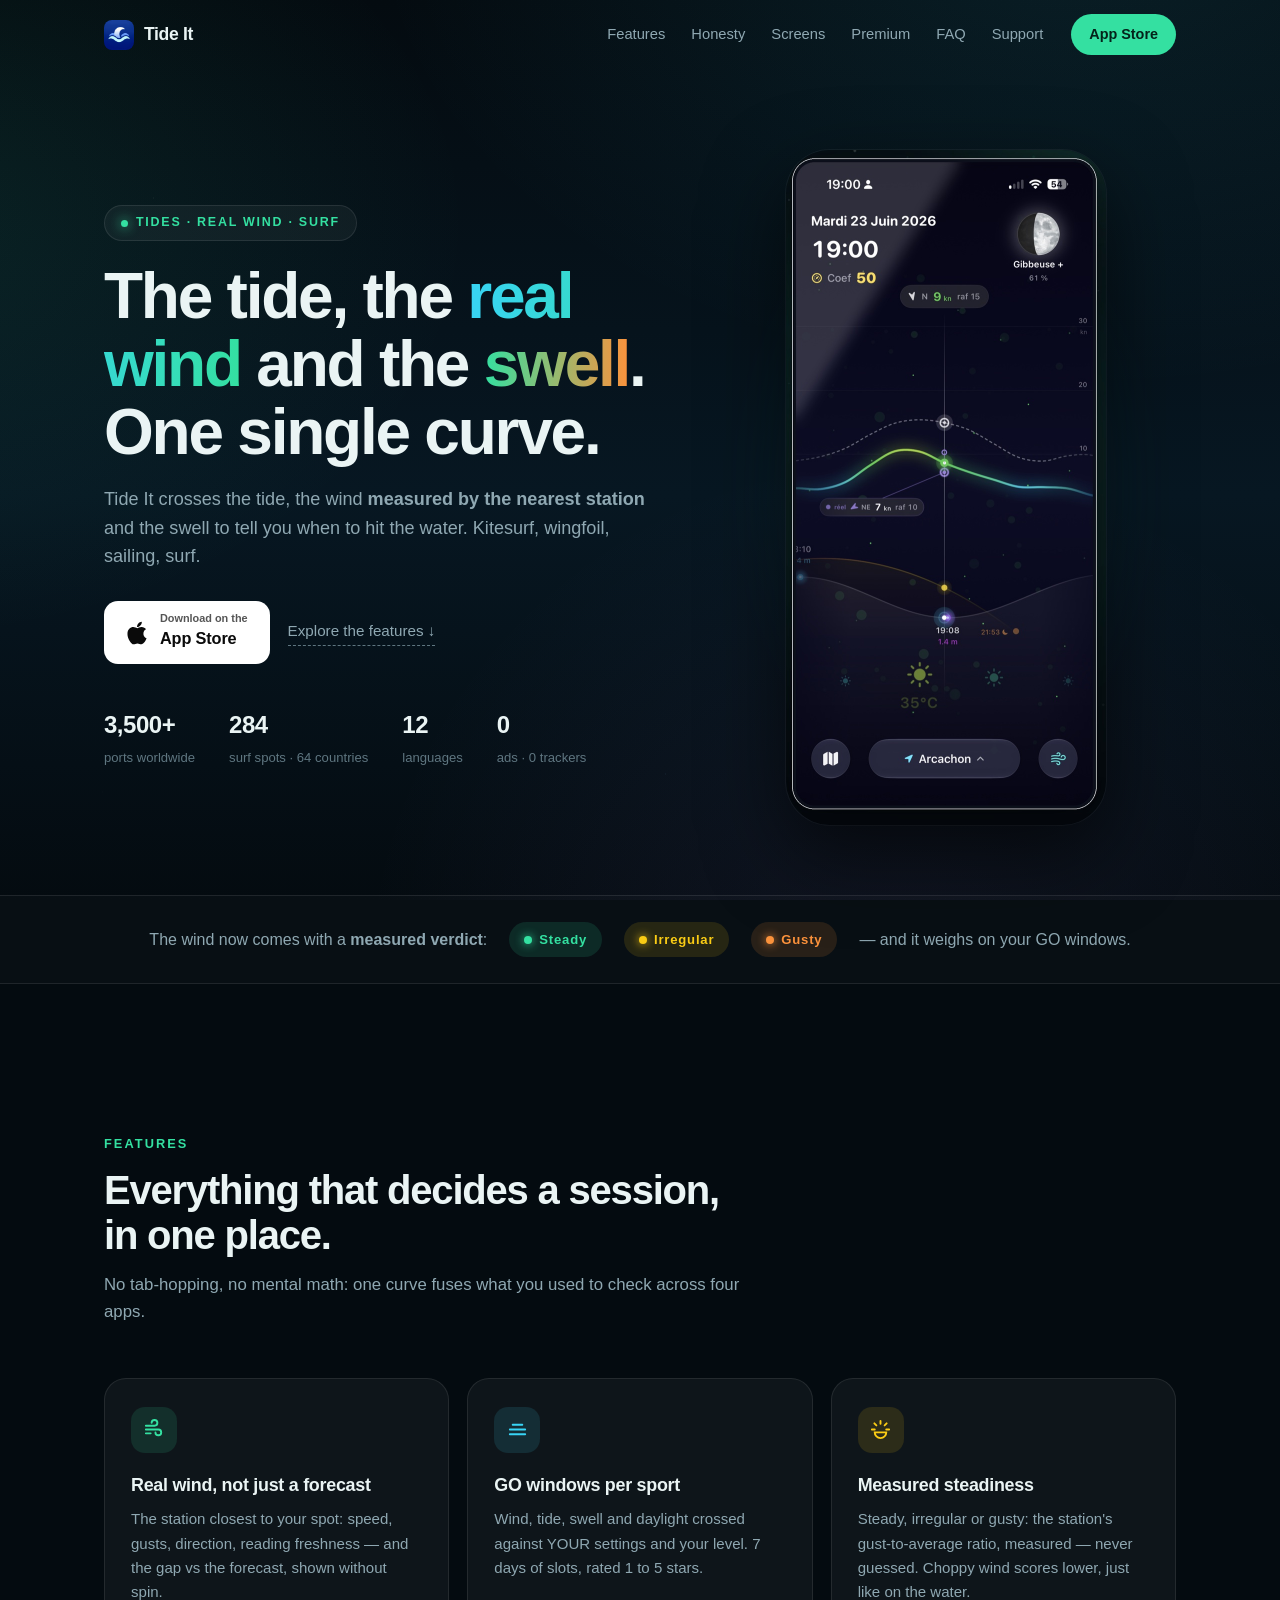
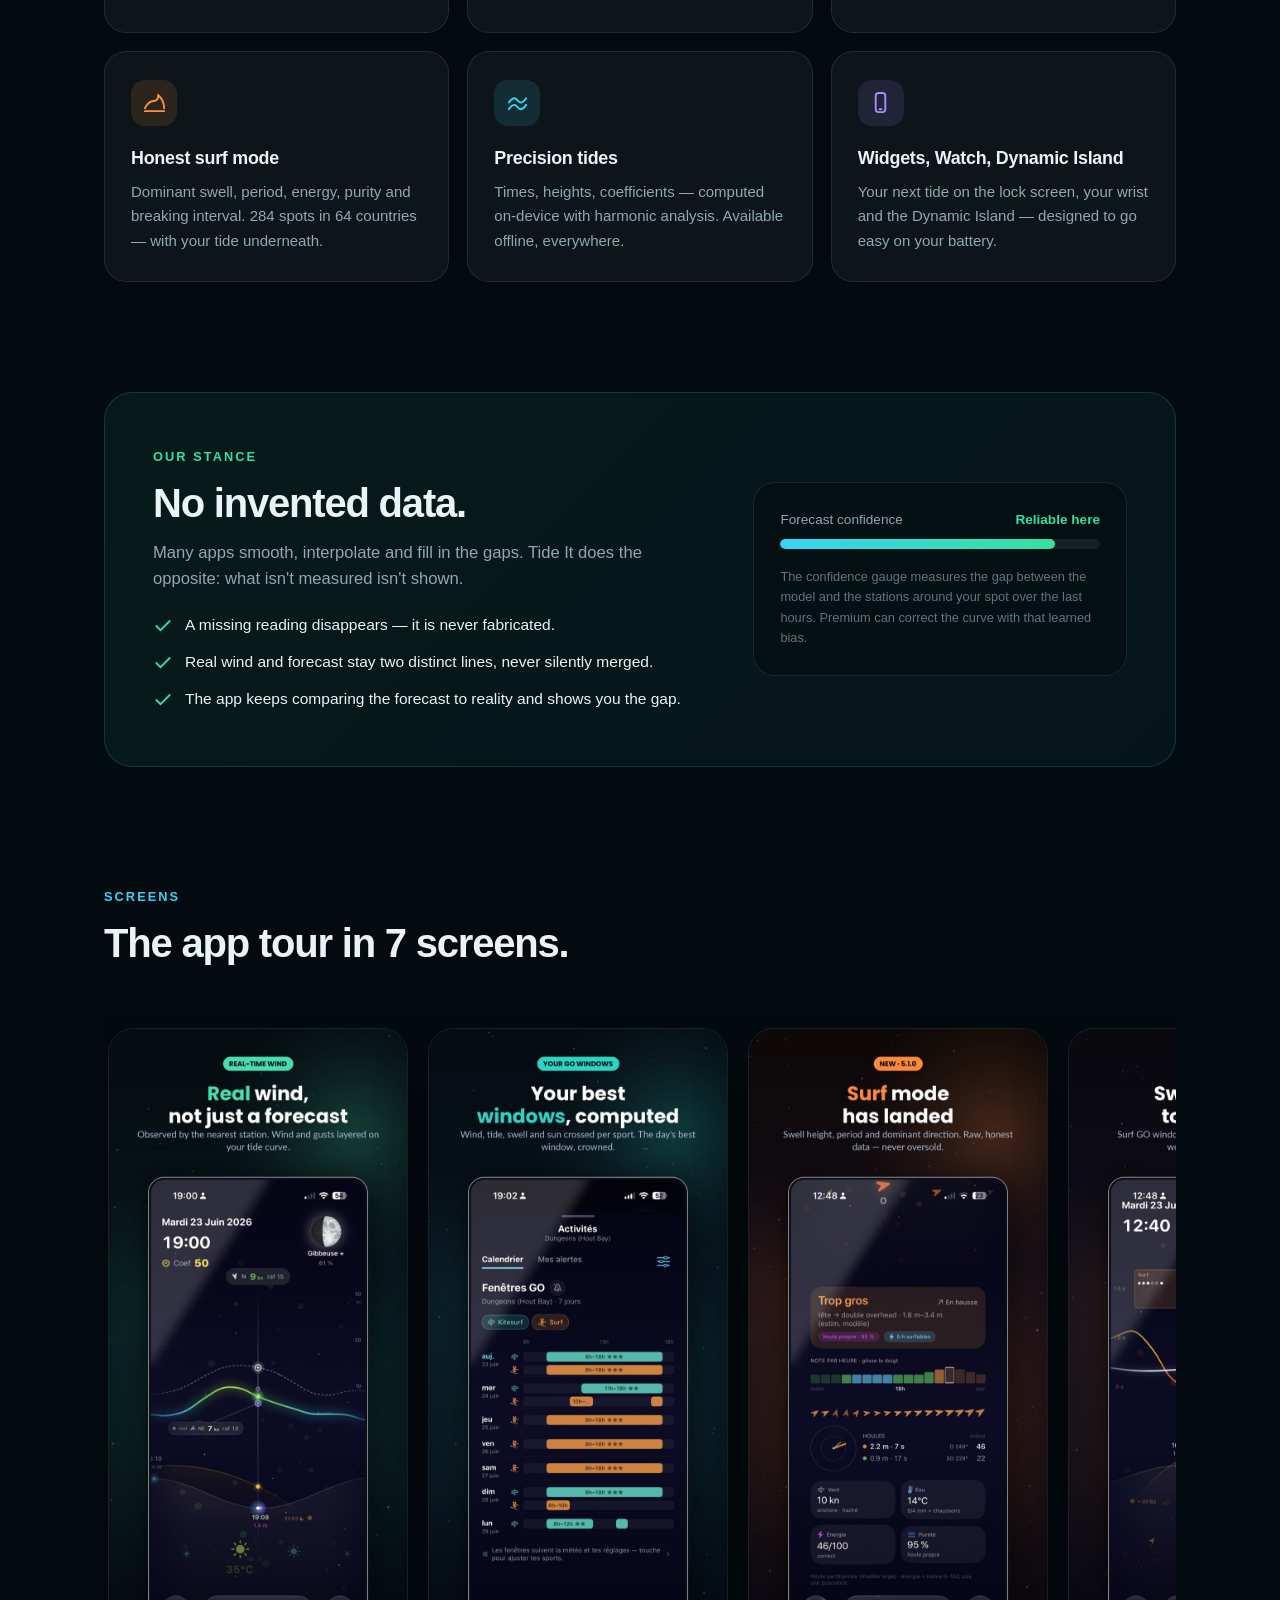
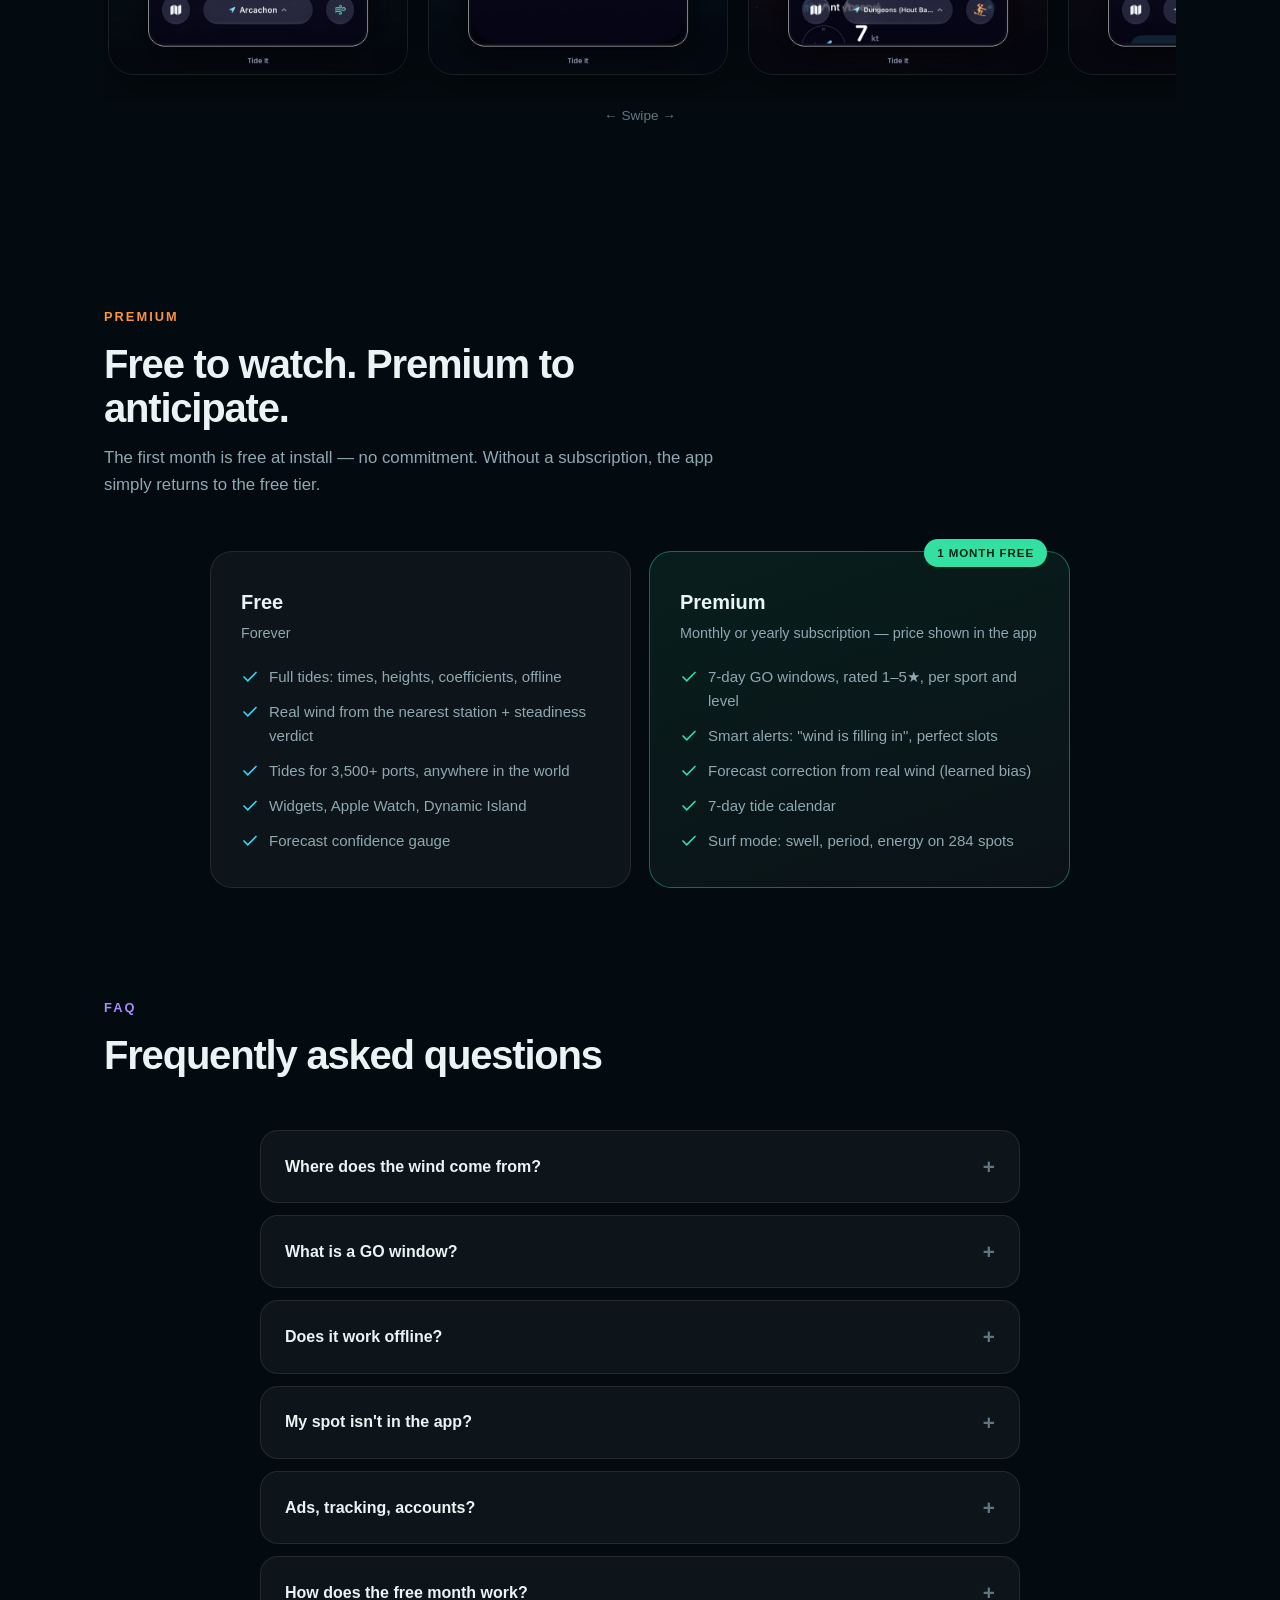
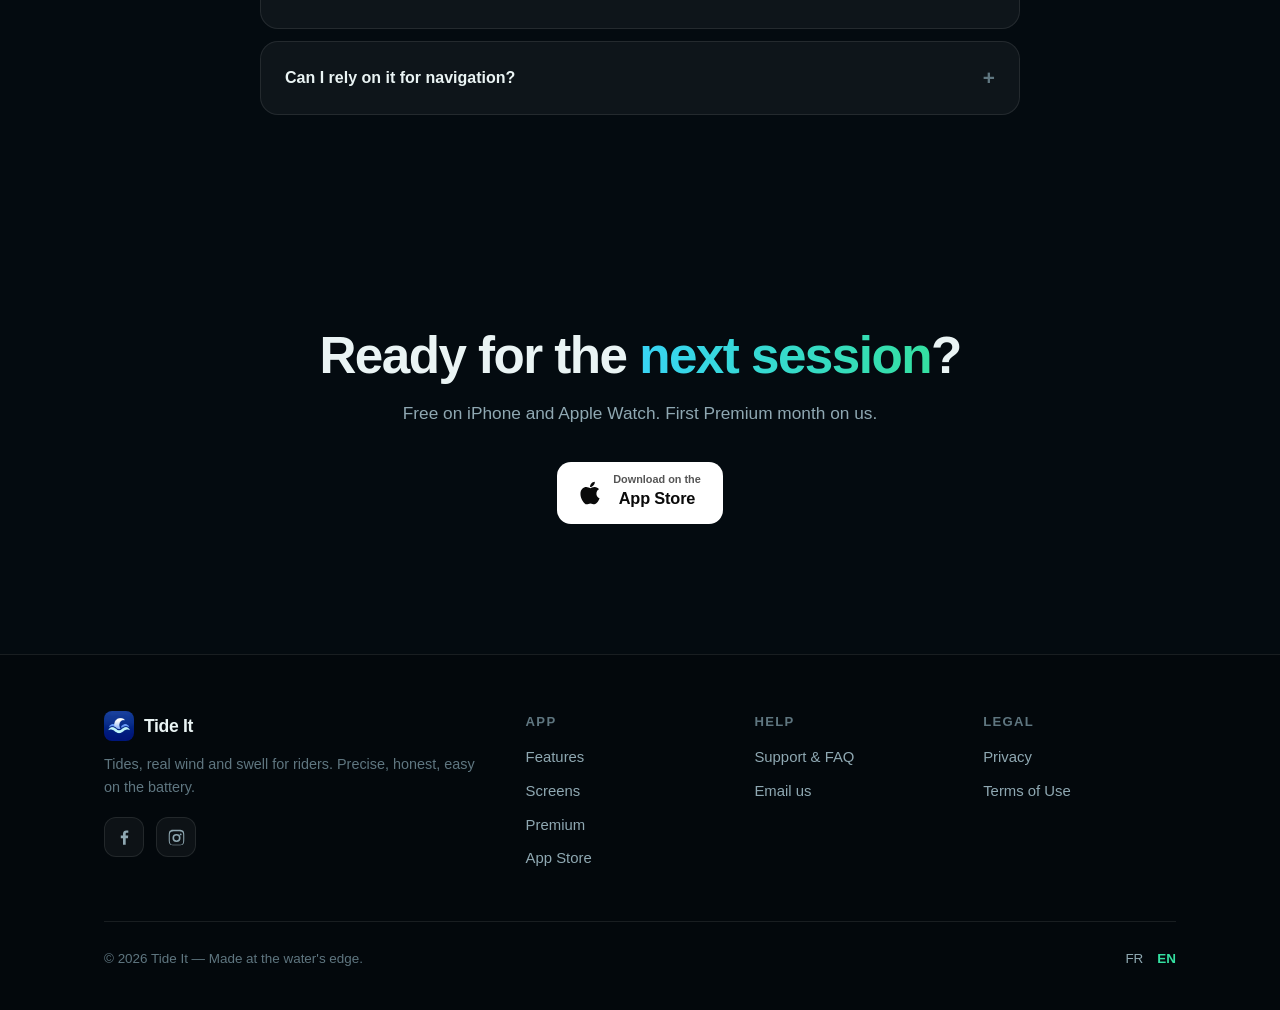
==== commit 3b335d63: "Fix: 6 défauts confirmés — droit premium au réveil, fuite surf, paywall, purge favoris, notif noctur" ====
--- a/docs/en/index.html
+++ b/docs/en/index.html
@@ -236,7 +236,7 @@
         <ul>
           <li><svg viewBox="0 0 24 24" fill="none" stroke-width="2.2" stroke-linecap="round"><path d="M4 12l5 5L20 6"/></svg>Full tides: times, heights, coefficients, offline</li>
           <li><svg viewBox="0 0 24 24" fill="none" stroke-width="2.2" stroke-linecap="round"><path d="M4 12l5 5L20 6"/></svg>Real wind from the nearest station + steadiness verdict</li>
-          <li><svg viewBox="0 0 24 24" fill="none" stroke-width="2.2" stroke-linecap="round"><path d="M4 12l5 5L20 6"/></svg>Surf mode: swell, period, energy on 284 spots</li>
+          <li><svg viewBox="0 0 24 24" fill="none" stroke-width="2.2" stroke-linecap="round"><path d="M4 12l5 5L20 6"/></svg>Tides for 3,500+ ports, anywhere in the world</li>
           <li><svg viewBox="0 0 24 24" fill="none" stroke-width="2.2" stroke-linecap="round"><path d="M4 12l5 5L20 6"/></svg>Widgets, Apple Watch, Dynamic Island</li>
           <li><svg viewBox="0 0 24 24" fill="none" stroke-width="2.2" stroke-linecap="round"><path d="M4 12l5 5L20 6"/></svg>Forecast confidence gauge</li>
         </ul>
@@ -250,6 +250,7 @@
           <li><svg viewBox="0 0 24 24" fill="none" stroke-width="2.2" stroke-linecap="round"><path d="M4 12l5 5L20 6"/></svg>Smart alerts: "wind is filling in", perfect slots</li>
           <li><svg viewBox="0 0 24 24" fill="none" stroke-width="2.2" stroke-linecap="round"><path d="M4 12l5 5L20 6"/></svg>Forecast correction from real wind (learned bias)</li>
           <li><svg viewBox="0 0 24 24" fill="none" stroke-width="2.2" stroke-linecap="round"><path d="M4 12l5 5L20 6"/></svg>7-day tide calendar</li>
+          <li><svg viewBox="0 0 24 24" fill="none" stroke-width="2.2" stroke-linecap="round"><path d="M4 12l5 5L20 6"/></svg>Surf mode: swell, period, energy on 284 spots</li>
         </ul>
       </div>
     </div>
